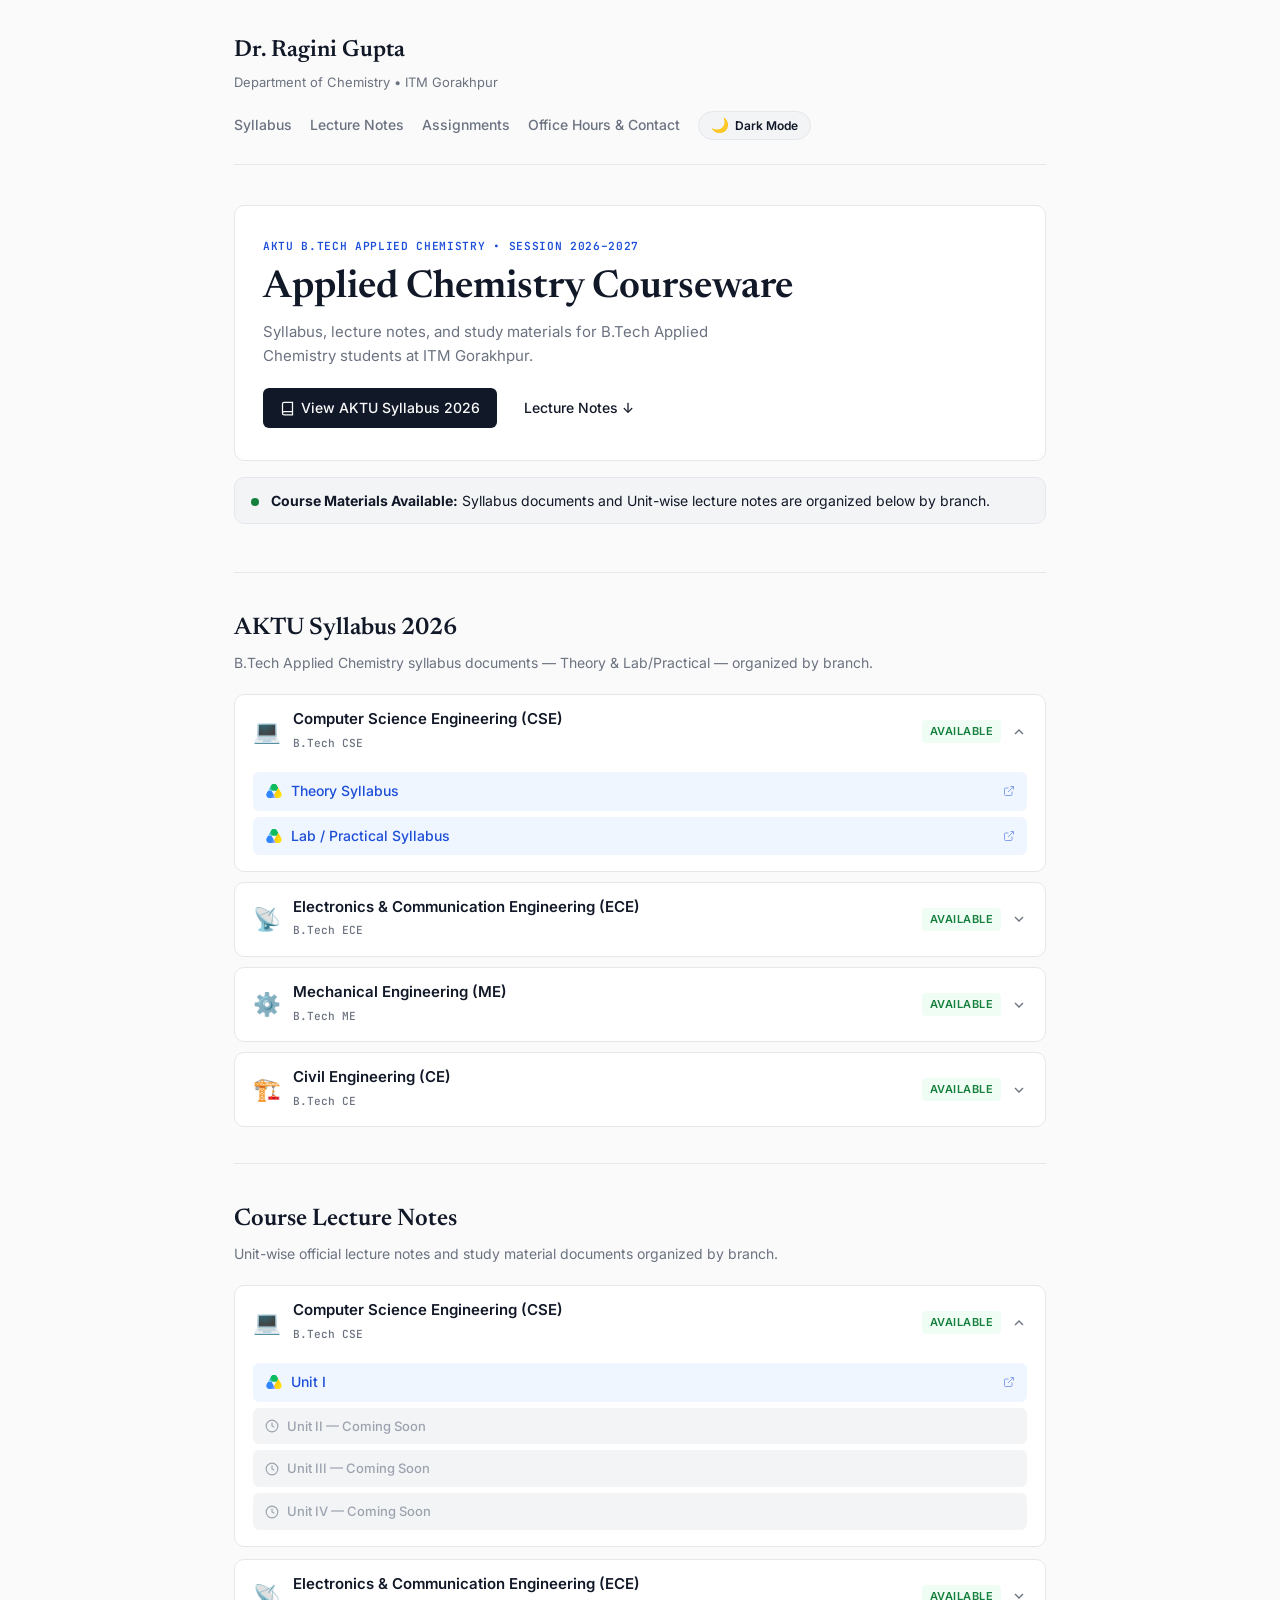
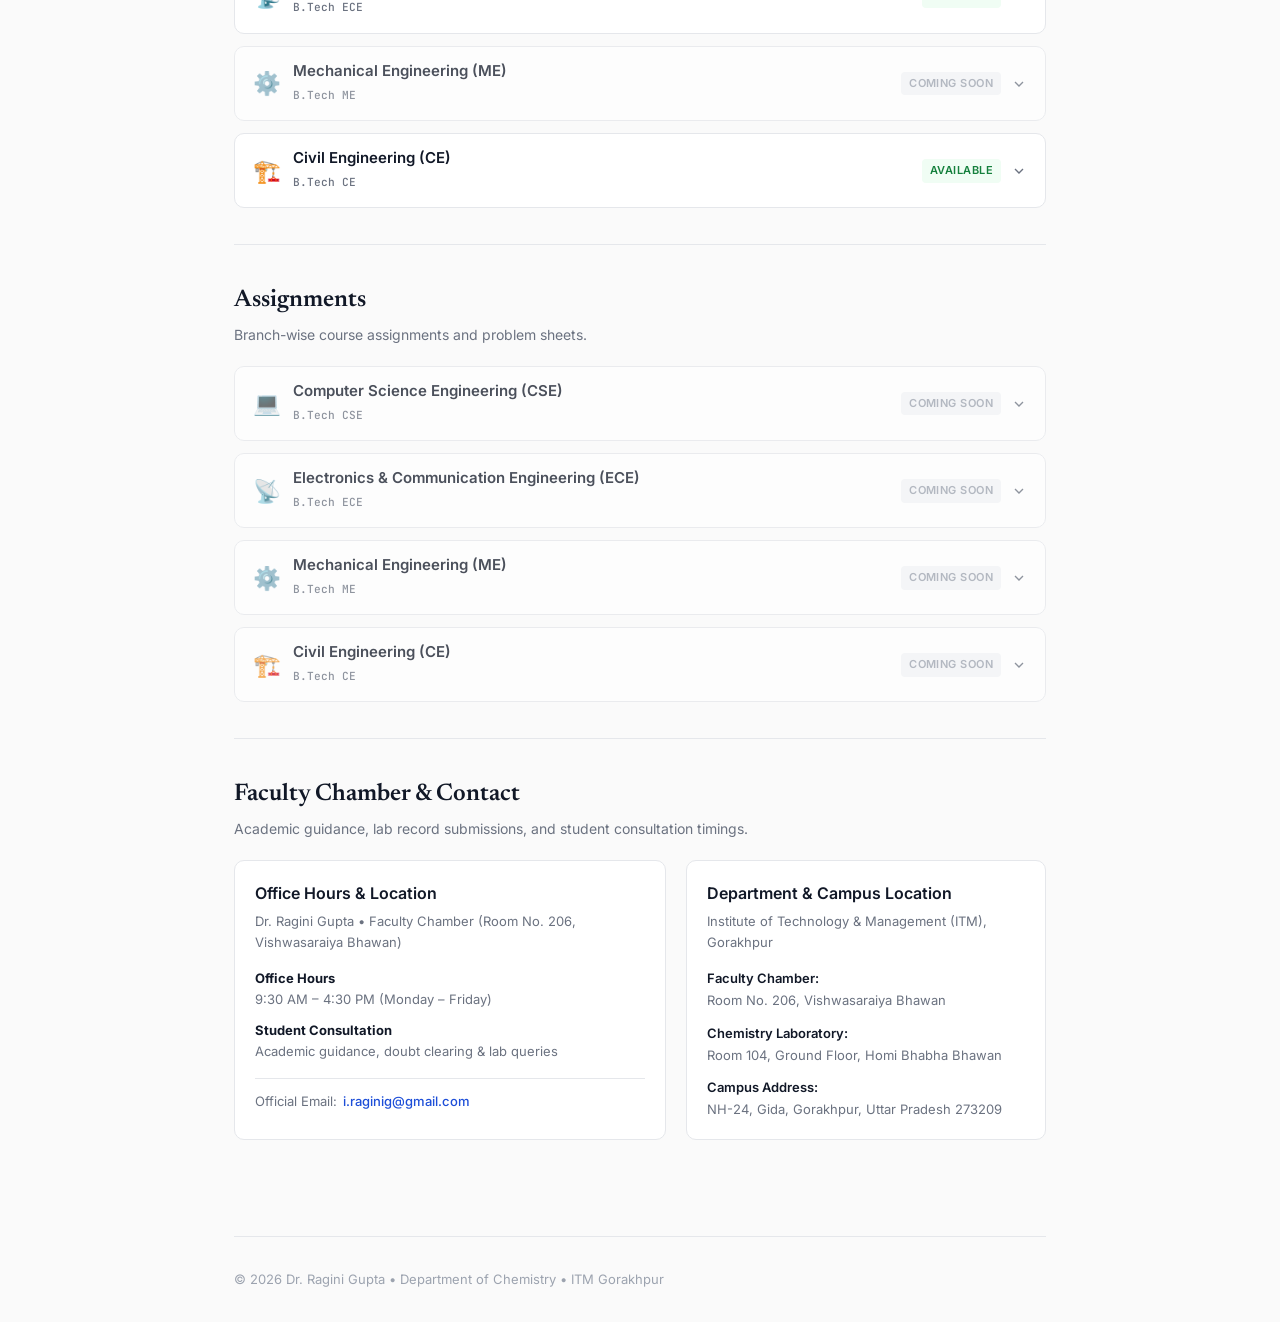
==== index.html @ a013b669 "Remove secondary line from footer" ====
<!DOCTYPE html>
<html lang="en">
<head>
  <meta charset="UTF-8">
  <meta name="viewport" content="width=device-width, initial-scale=1.0">
  <title>Dr. Ragini Gupta | Department of Chemistry, ITM Gorakhpur</title>
  <meta name="description" content="Official courseware and study materials by Dr. Ragini Gupta, Department of Chemistry at ITM Gorakhpur for AKTU B.Tech Applied Chemistry.">
  
  <!-- Typography -->
  <link rel="preconnect" href="https://fonts.googleapis.com">
  <link rel="preconnect" href="https://fonts.gstatic.com" crossorigin>
  <link href="https://fonts.googleapis.com/css2?family=Inter:wght@300;400;500;600;700&family=Newsreader:ital,opsz,wght@0,6..72,400;0,6..72,500;0,6..72,600;1,6..72,400&family=JetBrains+Mono:wght@400;500;600&display=swap" rel="stylesheet">
  
  <link rel="stylesheet" href="style.css">
</head>
<body>
  <div class="site-wrap">
    <!-- Header -->
    <header class="site-header">
      <div class="header-content">
        <div class="brand">
          <a href="#" class="brand-title">Dr. Ragini Gupta</a>
          <span class="brand-desc">Department of Chemistry &bull; ITM Gorakhpur</span>
        </div>
        <nav class="nav">
          <a href="#syllabus">Syllabus</a>
          <a href="#notes">Lecture Notes</a>
          <a href="#assignments">Assignments</a>
          <a href="#office-hours">Office Hours &amp; Contact</a>
          <button id="theme-toggle" class="theme-toggle-btn" aria-label="Toggle color theme">
            <span class="theme-icon" id="theme-icon">🌙</span>
            <span class="theme-label" id="theme-label">Dark Mode</span>
          </button>
        </nav>
      </div>
    </header>

    <main class="main-content">
      <!-- Hero Section -->
      <section class="hero-section">
        <div class="hero-card">
          <div class="term-badge">AKTU B.Tech Applied Chemistry &bull; Session 2026–2027</div>
          <h1 class="page-headline">Applied Chemistry Courseware</h1>
          <p class="intro-text">
            Syllabus, lecture notes, and study materials for B.Tech Applied Chemistry students at ITM Gorakhpur.
          </p>
          <div class="quick-actions">
            <a href="#syllabus" class="btn btn-hero">
              <svg width="15" height="15" viewBox="0 0 24 24" fill="none" stroke="currentColor" stroke-width="2"><path d="M4 19.5A2.5 2.5 0 0 1 6.5 17H20"/><path d="M6.5 2H20v20H6.5A2.5 2.5 0 0 1 4 19.5v-15A2.5 2.5 0 0 1 6.5 2z"/></svg>
              View AKTU Syllabus 2026
            </a>
            <a href="#notes" class="btn btn-hero-outline">Lecture Notes ↓</a>
          </div>
        </div>

        <div class="notice-box">
          <span class="notice-dot"></span>
          <p><strong>Course Materials Available:</strong> Syllabus documents and Unit-wise lecture notes are organized below by branch.</p>
        </div>
      </section>

      <!-- AKTU Syllabus 2026 Section -->
      <section class="section" id="syllabus">
        <div class="section-top">
          <div>
            <h2 class="section-title">AKTU Syllabus 2026</h2>
            <p class="section-subtitle">B.Tech Applied Chemistry syllabus documents — Theory &amp; Lab/Practical — organized by branch.</p>
          </div>
        </div>
        <div class="syllabus-grid" id="syllabus-grid">
          <!-- Dynamically populated via app.js -->
        </div>
      </section>

      <!-- Lecture Notes Section -->
      <section class="section" id="notes">
        <div class="section-top">
          <div>
            <h2 class="section-title">Course Lecture Notes</h2>
            <p class="section-subtitle">Unit-wise official lecture notes and study material documents organized by branch.</p>
          </div>
        </div>

        <div class="notes-list" id="notes-list">
          <!-- Dynamically populated via app.js -->
        </div>
      </section>

      <!-- Assignments Section -->
      <section class="section" id="assignments">
        <div class="section-top">
          <div>
            <h2 class="section-title">Assignments</h2>
            <p class="section-subtitle">Branch-wise course assignments and problem sheets.</p>
          </div>
        </div>

        <div class="assignment-list" id="assignment-list">
          <!-- Dynamically populated via app.js -->
        </div>
      </section>

      <!-- Office Hours & Contact Section -->
      <section class="section" id="office-hours">
        <div class="section-top">
          <div>
            <h2 class="section-title">Faculty Chamber &amp; Contact</h2>
            <p class="section-subtitle">Academic guidance, lab record submissions, and student consultation timings.</p>
          </div>
        </div>

        <div class="contact-grid">
          <div class="info-card">
            <h3>Office Hours &amp; Location</h3>
            <p class="card-desc">Dr. Ragini Gupta &bull; Faculty Chamber (Room No. 206, Vishwasaraiya Bhawan)</p>
            <ul class="schedule-list">
              <li>
                <strong>Office Hours</strong>
                <span>9:30 AM – 4:30 PM (Monday – Friday)</span>
              </li>
              <li>
                <strong>Student Consultation</strong>
                <span>Academic guidance, doubt clearing &amp; lab queries</span>
              </li>
            </ul>
            <div class="email-row">
              <span>Official Email:</span>
              <a href="mailto:i.raginig@gmail.com" class="email-link">i.raginig@gmail.com</a>
            </div>
          </div>

          <div class="info-card">
            <h3>Department &amp; Campus Location</h3>
            <p class="card-desc">Institute of Technology &amp; Management (ITM), Gorakhpur</p>
            <div class="dept-details">
              <div class="detail-row">
                <span class="detail-label">Faculty Chamber:</span>
                <span class="detail-value">Room No. 206, Vishwasaraiya Bhawan</span>
              </div>
              <div class="detail-row">
                <span class="detail-label">Chemistry Laboratory:</span>
                <span class="detail-value">Room 104, Ground Floor, Homi Bhabha Bhawan</span>
              </div>
              <div class="detail-row">
                <span class="detail-label">Campus Address:</span>
                <span class="detail-value">NH-24, Gida, Gorakhpur, Uttar Pradesh 273209</span>
              </div>
            </div>
          </div>
        </div>
      </section>
    </main>

    <!-- Minimalist Footer -->
    <footer class="site-footer">
      <div class="footer-content">
        <p>&copy; 2026 Dr. Ragini Gupta &bull; Department of Chemistry &bull; ITM Gorakhpur</p>
      </div>
    </footer>
  </div>

  <!-- Toast Notification -->
  <div id="toast" class="toast"></div>

  <script src="app.js"></script>
</body>
</html>
---- style.css ----
/* ==========================================================================
   MINIMALIST ACADEMIC PORTAL — DR. RAGINI GUPTA, ITM GORAKHPUR
   Design System: Refined Swiss / Academic Editorial
   ========================================================================== */

:root {
  /* Clean Light Academic Theme (Default) */
  --bg-body: #fafafa;
  --bg-surface: #ffffff;
  --bg-subtle: #f3f4f6;
  --bg-hover: #f9fafb;

  --border-color: #e5e7eb;
  --border-strong: #d1d5db;

  --text-main: #111827;
  --text-muted: #6b7280;
  --text-faint: #9ca3af;

  --accent: #1e3a8a; /* Refined Academic Navy */
  --accent-light: #eff6ff;
  --accent-text: #1d4ed8;

  --success: #15803d;
  --success-bg: #f0fdf4;
  --danger: #b91c1c;
  --danger-bg: #fef2f2;

  --font-sans: 'Inter', -apple-system, BlinkMacSystemFont, 'Segoe UI', Roboto, sans-serif;
  --font-serif: 'Newsreader', Georgia, serif;
  --font-mono: 'JetBrains Mono', monospace;

  --radius: 6px;
  --radius-lg: 10px;
  --shadow: 0 1px 3px rgba(0, 0, 0, 0.05), 0 1px 2px rgba(0, 0, 0, 0.03);
  --shadow-lg: 0 10px 25px -5px rgba(0, 0, 0, 0.08);
}

[data-theme="dark"] {
  --bg-body: #0d1117;
  --bg-surface: #161b22;
  --bg-subtle: #21262d;
  --bg-hover: #1f242c;

  --border-color: #30363d;
  --border-strong: #484f58;

  --text-main: #f0f6fc;
  --text-muted: #8b949e;
  --text-faint: #6e7681;

  --accent: #58a6ff;
  --accent-light: rgba(56, 139, 253, 0.1);
  --accent-text: #58a6ff;

  --success: #3fb950;
  --success-bg: rgba(46, 160, 67, 0.12);
  --danger: #f85149;
  --danger-bg: rgba(248, 81, 73, 0.12);
  --shadow: 0 1px 3px rgba(0, 0, 0, 0.3);
  --shadow-lg: 0 12px 30px rgba(0, 0, 0, 0.45);
}

/* Base Reset */
*, *::before, *::after {
  box-sizing: border-box;
  margin: 0;
  padding: 0;
}

html {
  scroll-behavior: smooth;
  font-size: 16px;
}

body {
  font-family: var(--font-sans);
  background-color: var(--bg-body);
  color: var(--text-main);
  line-height: 1.6;
  -webkit-font-smoothing: antialiased;
  transition: background-color 0.2s ease, color 0.2s ease;
}

.site-wrap {
  max-width: 860px;
  margin: 0 auto;
  padding: 0 24px;
}

/* Header */
.site-header {
  padding: 32px 0 24px;
  border-bottom: 1px solid var(--border-color);
  margin-bottom: 40px;
}

.header-content {
  display: flex;
  justify-content: space-between;
  align-items: center;
  flex-wrap: wrap;
  gap: 16px;
}

.brand-title {
  font-family: var(--font-serif);
  font-size: 1.45rem;
  font-weight: 600;
  color: var(--text-main);
  text-decoration: none;
  display: block;
}

.brand-desc {
  font-size: 0.813rem;
  color: var(--text-muted);
}

.nav {
  display: flex;
  align-items: center;
  gap: 18px;
}

.nav a {
  text-decoration: none;
  color: var(--text-muted);
  font-size: 0.875rem;
  font-weight: 500;
  transition: color 0.15s ease;
}

.nav a:hover {
  color: var(--text-main);
}

/* Clear, Intuitive Theme Toggle Button */
.theme-toggle-btn {
  display: inline-flex;
  align-items: center;
  gap: 6px;
  background: var(--bg-subtle);
  border: 1px solid var(--border-color);
  color: var(--text-main);
  font-size: 0.813rem;
  font-weight: 500;
  padding: 6px 12px;
  border-radius: 20px;
  cursor: pointer;
  font-family: var(--font-sans);
  transition: all 0.2s ease;
}

.theme-toggle-btn:hover {
  background: var(--bg-hover);
  border-color: var(--border-strong);
}

.theme-icon {
  font-size: 0.9rem;
  line-height: 1;
}

.theme-label {
  font-size: 0.75rem;
  font-weight: 600;
  color: var(--text-main);
}

/* Hero Section */
.hero-section {
  margin-bottom: 48px;
}

.hero-card {
  background: var(--bg-surface);
  border: 1px solid var(--border-color);
  border-radius: var(--radius-lg);
  padding: 32px 28px;
  margin-bottom: 16px;
}

.hero-card .term-badge {
  color: var(--accent-text);
  font-family: var(--font-mono);
  font-size: 0.7rem;
  font-weight: 600;
  text-transform: uppercase;
  letter-spacing: 0.06em;
  margin-bottom: 10px;
}

.hero-card .page-headline {
  font-family: var(--font-serif);
  font-size: clamp(1.8rem, 3.5vw, 2.4rem);
  font-weight: 600;
  line-height: 1.15;
  color: var(--text-main);
  margin-bottom: 10px;
}

.hero-card .intro-text {
  font-size: 0.938rem;
  color: var(--text-muted);
  line-height: 1.6;
  max-width: 520px;
  margin-bottom: 20px;
}

.hero-card .quick-actions {
  display: flex;
  gap: 10px;
  flex-wrap: wrap;
}

.btn-hero {
  display: inline-flex;
  align-items: center;
  gap: 6px;
  font-family: var(--font-sans);
  font-size: 0.875rem;
  font-weight: 500;
  padding: 9px 18px;
  border-radius: var(--radius);
  cursor: pointer;
  text-decoration: none;
  border: none;
  background: var(--text-main);
  color: var(--bg-body);
  transition: opacity 0.15s ease;
}

.btn-hero:hover { opacity: 0.9; }

.btn-hero-outline {
  display: inline-flex;
  align-items: center;
  gap: 6px;
  font-family: var(--font-sans);
  font-size: 0.875rem;
  font-weight: 500;
  padding: 9px 18px;
  border-radius: var(--radius);
  cursor: pointer;
  text-decoration: none;
  background: var(--bg-surface);
  color: var(--text-main);
  border: 1px solid var(--border-color);
  transition: all 0.15s ease;
}

.btn-hero-outline:hover {
  background: var(--bg-hover);
  border-color: var(--border-strong);
}

/* Notice Box */
.notice-box {
  background: var(--bg-subtle);
  border: 1px solid var(--border-color);
  padding: 12px 16px;
  border-radius: var(--radius-lg);
  display: flex;
  gap: 12px;
  align-items: baseline;
  font-size: 0.875rem;
}

.notice-dot {
  width: 8px;
  height: 8px;
  background: var(--success);
  border-radius: 50%;
  flex-shrink: 0;
  margin-top: 5px;
  animation: pulse-dot 2s ease-in-out infinite;
}

@keyframes pulse-dot {
  0%, 100% { opacity: 1; }
  50% { opacity: 0.4; }
}

.notice-box p {
  color: var(--text-main);
  line-height: 1.5;
}

/* Buttons (Generic — used in notes & assignments) */
.btn {
  display: inline-flex;
  align-items: center;
  gap: 6px;
  font-family: var(--font-sans);
  font-size: 0.875rem;
  font-weight: 500;
  padding: 8px 16px;
  border-radius: var(--radius);
  cursor: pointer;
  text-decoration: none;
  transition: all 0.15s ease;
  border: 1px solid transparent;
}

.btn-primary {
  background: var(--text-main);
  color: var(--bg-body);
}

.btn-primary:hover {
  opacity: 0.9;
}

.btn-outline {
  background: var(--bg-surface);
  color: var(--text-main);
  border-color: var(--border-color);
}

.btn-outline:hover {
  background: var(--bg-hover);
  border-color: var(--border-strong);
}

.btn-sm {
  padding: 5px 10px;
  font-size: 0.813rem;
}

/* Main Sections */
.section {
  padding: 36px 0;
  border-top: 1px solid var(--border-color);
}

.section-top {
  display: flex;
  justify-content: space-between;
  align-items: flex-end;
  margin-bottom: 20px;
  flex-wrap: wrap;
  gap: 12px;
}

.section-title {
  font-family: var(--font-serif);
  font-size: 1.5rem;
  font-weight: 600;
  margin-bottom: 4px;
}

.section-subtitle {
  font-size: 0.875rem;
  color: var(--text-muted);
}

/* Filters */
.filter-group {
  display: flex;
  gap: 6px;
}

.filter-btn {
  background: transparent;
  border: 1px solid var(--border-color);
  color: var(--text-muted);
  font-size: 0.75rem;
  font-weight: 500;
  padding: 4px 10px;
  border-radius: var(--radius);
  cursor: pointer;
  transition: all 0.15s ease;
}

.filter-btn:hover {
  color: var(--text-main);
}

.filter-btn.active {
  background: var(--text-main);
  color: var(--bg-body);
  border-color: var(--text-main);
}

/* Syllabus Grid */
.syllabus-grid {
  display: flex;
  flex-direction: column;
  gap: 10px;
}

.syllabus-card {
  background: var(--bg-surface);
  border: 1px solid var(--border-color);
  border-radius: var(--radius-lg);
  overflow: hidden;
  transition: border-color 0.15s ease;
}

.syllabus-card:hover {
  border-color: var(--border-strong);
}

.syllabus-card--pending {
  opacity: 0.75;
}

.syllabus-card-header {
  display: flex;
  justify-content: space-between;
  align-items: center;
  padding: 14px 18px;
  cursor: pointer;
  user-select: none;
  gap: 12px;
}

.syllabus-card-left {
  display: flex;
  align-items: center;
  gap: 12px;
}

.syllabus-icon {
  font-size: 1.4rem;
  line-height: 1;
  flex-shrink: 0;
}

.syllabus-branch {
  font-size: 0.938rem;
  font-weight: 600;
  line-height: 1.3;
}

.syllabus-code {
  font-family: var(--font-mono);
  font-size: 0.7rem;
  font-weight: 500;
  color: var(--text-muted);
}

.syllabus-card-right {
  display: flex;
  align-items: center;
  gap: 10px;
  flex-shrink: 0;
}

.syllabus-status {
  font-size: 0.688rem;
  font-weight: 600;
  padding: 3px 8px;
  border-radius: 4px;
  text-transform: uppercase;
  letter-spacing: 0.04em;
}

.syllabus-status--available {
  background: var(--success-bg);
  color: var(--success);
}

.syllabus-status--pending {
  background: var(--bg-subtle);
  color: var(--text-faint);
}

.syllabus-chevron {
  color: var(--text-muted);
  transition: transform 0.2s ease;
  flex-shrink: 0;
}

.syllabus-card--open .syllabus-chevron {
  transform: rotate(180deg);
}

/* Accordion body — collapse/expand */
.syllabus-card-body {
  max-height: 0;
  overflow: hidden;
  transition: max-height 0.25s ease, padding 0.25s ease;
  padding: 0 18px;
  display: flex;
  flex-direction: column;
  gap: 6px;
}

.syllabus-card--open .syllabus-card-body {
  max-height: 400px;
  padding: 4px 18px 16px;
}

.syllabus-link {
  display: inline-flex;
  align-items: center;
  gap: 8px;
  font-size: 0.875rem;
  font-weight: 500;
  color: var(--accent-text);
  text-decoration: none;
  padding: 8px 12px;
  border-radius: var(--radius);
  background: var(--accent-light);
  transition: background 0.15s ease, opacity 0.15s ease;
}

.syllabus-link:hover {
  opacity: 0.85;
}

.syllabus-link--disabled {
  background: var(--bg-subtle);
  color: var(--text-faint);
  cursor: default;
  font-size: 0.813rem;
}

.syllabus-link--disabled:hover {
  opacity: 1;
}

.syllabus-link .drive-icon {
  flex-shrink: 0;
}

.syllabus-link .ext-icon {
  margin-left: auto;
  opacity: 0.5;
}

.syllabus-coming-soon {
  display: flex;
  align-items: center;
  gap: 8px;
  font-size: 0.813rem;
  color: var(--text-faint);
  padding: 8px 0 4px;
  font-style: italic;
}

/* Notes List */
.notes-list {
  display: flex;
  flex-direction: column;
  gap: 12px;
}

.note-item {
  background: var(--bg-surface);
  border: 1px solid var(--border-color);
  border-radius: var(--radius-lg);
  padding: 16px 20px;
  display: flex;
  justify-content: space-between;
  align-items: center;
  gap: 16px;
  transition: border-color 0.15s ease;
}

.note-item:hover {
  border-color: var(--border-strong);
}

.note-info {
  flex: 1;
}

.note-meta {
  display: flex;
  align-items: center;
  gap: 8px;
  font-size: 0.75rem;
  color: var(--text-muted);
  margin-bottom: 4px;
}

.note-code {
  font-family: var(--font-mono);
  font-weight: 600;
  color: var(--accent-text);
}

.note-title-text {
  font-size: 1rem;
  font-weight: 600;
  margin-bottom: 4px;
}

.note-desc {
  font-size: 0.813rem;
  color: var(--text-muted);
}

.note-actions {
  display: flex;
  gap: 8px;
  flex-shrink: 0;
}

/* Assignments List */
.assignment-list {
  display: flex;
  flex-direction: column;
  gap: 12px;
}

.assignment-item {
  background: var(--bg-surface);
  border: 1px solid var(--border-color);
  border-radius: var(--radius-lg);
  padding: 16px 20px;
  display: flex;
  justify-content: space-between;
  align-items: center;
  gap: 16px;
}

.assignment-info {
  flex: 1;
}

.assignment-num {
  font-family: var(--font-mono);
  font-size: 0.75rem;
  font-weight: 700;
  color: var(--text-muted);
  text-transform: uppercase;
}

.assignment-title {
  font-size: 0.95rem;
  font-weight: 600;
  margin-bottom: 2px;
}

.assignment-due {
  font-size: 0.813rem;
  color: var(--text-muted);
}

.status-badge {
  display: inline-block;
  font-size: 0.7rem;
  font-weight: 600;
  padding: 2px 6px;
  border-radius: 4px;
  margin-left: 6px;
}

.status-active { background: var(--accent-light); color: var(--accent-text); }
.status-graded { background: var(--success-bg); color: var(--success); }

/* Contact Grid */
.contact-grid {
  display: grid;
  grid-template-columns: 1.2fr 1fr;
  gap: 20px;
}

.info-card {
  background: var(--bg-surface);
  border: 1px solid var(--border-color);
  border-radius: var(--radius-lg);
  padding: 20px;
}

.info-card h3 {
  font-size: 1rem;
  font-weight: 600;
  margin-bottom: 4px;
}

.card-desc {
  font-size: 0.813rem;
  color: var(--text-muted);
  margin-bottom: 16px;
}

.schedule-list {
  list-style: none;
  display: flex;
  flex-direction: column;
  gap: 10px;
  font-size: 0.875rem;
}

.schedule-list li {
  display: flex;
  flex-direction: column;
}

.schedule-list strong {
  font-size: 0.813rem;
  color: var(--text-main);
}

.schedule-list span {
  font-size: 0.813rem;
  color: var(--text-muted);
}

.email-row {
  margin-top: 16px;
  padding-top: 12px;
  border-top: 1px solid var(--border-color);
  font-size: 0.813rem;
  color: var(--text-muted);
  display: flex;
  gap: 6px;
}

.email-link {
  color: var(--accent-text);
  text-decoration: none;
  font-weight: 500;
}

.dept-details {
  display: flex;
  flex-direction: column;
  gap: 12px;
  font-size: 0.813rem;
}

.detail-row {
  display: flex;
  flex-direction: column;
  gap: 2px;
}

.detail-label {
  font-weight: 600;
  color: var(--text-main);
}

.detail-value {
  color: var(--text-muted);
  line-height: 1.5;
}

/* Modal */
.modal {
  position: fixed;
  top: 0;
  left: 0;
  width: 100vw;
  height: 100vh;
  z-index: 1000;
  display: none;
  align-items: center;
  justify-content: center;
  padding: 20px;
}

.modal.open {
  display: flex;
}

.modal-backdrop {
  position: absolute;
  top: 0;
  left: 0;
  width: 100%;
  height: 100%;
  background: rgba(0, 0, 0, 0.4);
}

.modal-card {
  position: relative;
  background: var(--bg-surface);
  border: 1px solid var(--border-strong);
  border-radius: var(--radius-lg);
  box-shadow: var(--shadow-lg);
  width: 100%;
  max-width: 620px;
  max-height: 85vh;
  display: flex;
  flex-direction: column;
  z-index: 1;
}

.modal-header {
  padding: 18px 24px;
  border-bottom: 1px solid var(--border-color);
  display: flex;
  justify-content: space-between;
  align-items: flex-start;
}

.modal-tag {
  font-family: var(--font-mono);
  font-size: 0.7rem;
  font-weight: 600;
  color: var(--accent-text);
  text-transform: uppercase;
}

.modal-header h2 {
  font-family: var(--font-serif);
  font-size: 1.35rem;
  margin-top: 2px;
}

.icon-close {
  background: transparent;
  border: none;
  font-size: 1.5rem;
  line-height: 1;
  color: var(--text-muted);
  cursor: pointer;
  padding: 0 4px;
}

.icon-close:hover {
  color: var(--text-main);
}

.modal-content {
  padding: 24px;
  overflow-y: auto;
  font-size: 0.938rem;
  color: var(--text-main);
  line-height: 1.7;
}

.modal-content h3 {
  font-size: 1.05rem;
  margin-top: 18px;
  margin-bottom: 8px;
}

.modal-content p {
  color: var(--text-muted);
  margin-bottom: 12px;
}

.modal-content ul {
  padding-left: 20px;
  color: var(--text-muted);
  margin-bottom: 12px;
}

.modal-content .formula-box {
  background: var(--bg-subtle);
  border-left: 3px solid var(--accent-text);
  padding: 10px 14px;
  font-family: var(--font-mono);
  font-size: 0.875rem;
  color: var(--text-main);
  margin: 14px 0;
}

.modal-footer {
  padding: 14px 24px;
  border-top: 1px solid var(--border-color);
  display: flex;
  justify-content: flex-end;
  gap: 10px;
}

/* Toast */
.toast {
  position: fixed;
  bottom: 24px;
  right: 24px;
  background: var(--text-main);
  color: var(--bg-body);
  padding: 10px 16px;
  border-radius: var(--radius);
  font-size: 0.813rem;
  font-weight: 500;
  opacity: 0;
  transform: translateY(10px);
  transition: all 0.2s ease;
  pointer-events: none;
  z-index: 1100;
}

.toast.show {
  opacity: 1;
  transform: translateY(0);
}

/* Footer */
.site-footer {
  margin-top: 60px;
  padding: 32px 0;
  border-top: 1px solid var(--border-color);
  font-size: 0.813rem;
  color: var(--text-faint);
}

.footer-content {
  display: flex;
  justify-content: space-between;
  flex-wrap: wrap;
  gap: 8px;
}

/* Responsive */
@media (max-width: 640px) {
  .header-content {
    flex-direction: column;
    align-items: flex-start;
  }

  .note-item, .assignment-item {
    flex-direction: column;
    align-items: flex-start;
  }
  .note-actions {
    width: 100%;
    margin-top: 8px;
  }
  .contact-grid {
    grid-template-columns: 1fr;
  }
}
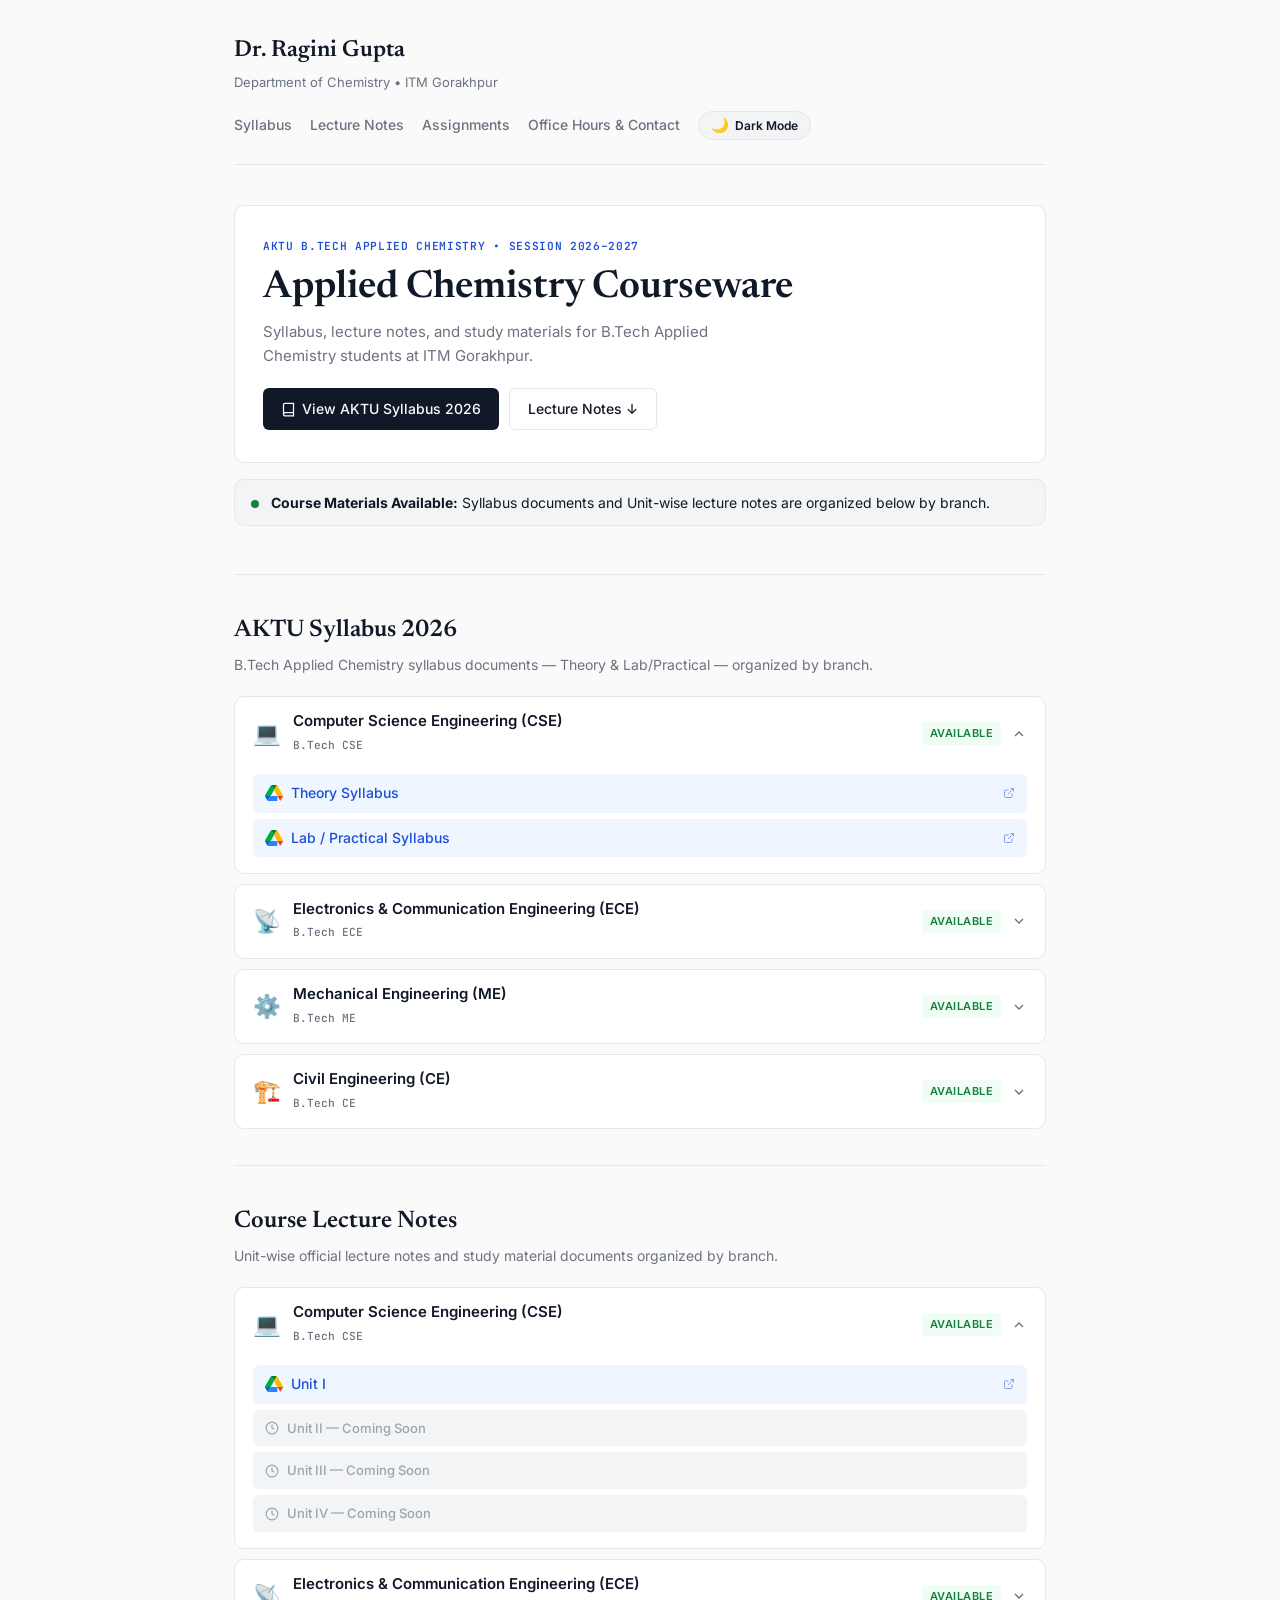
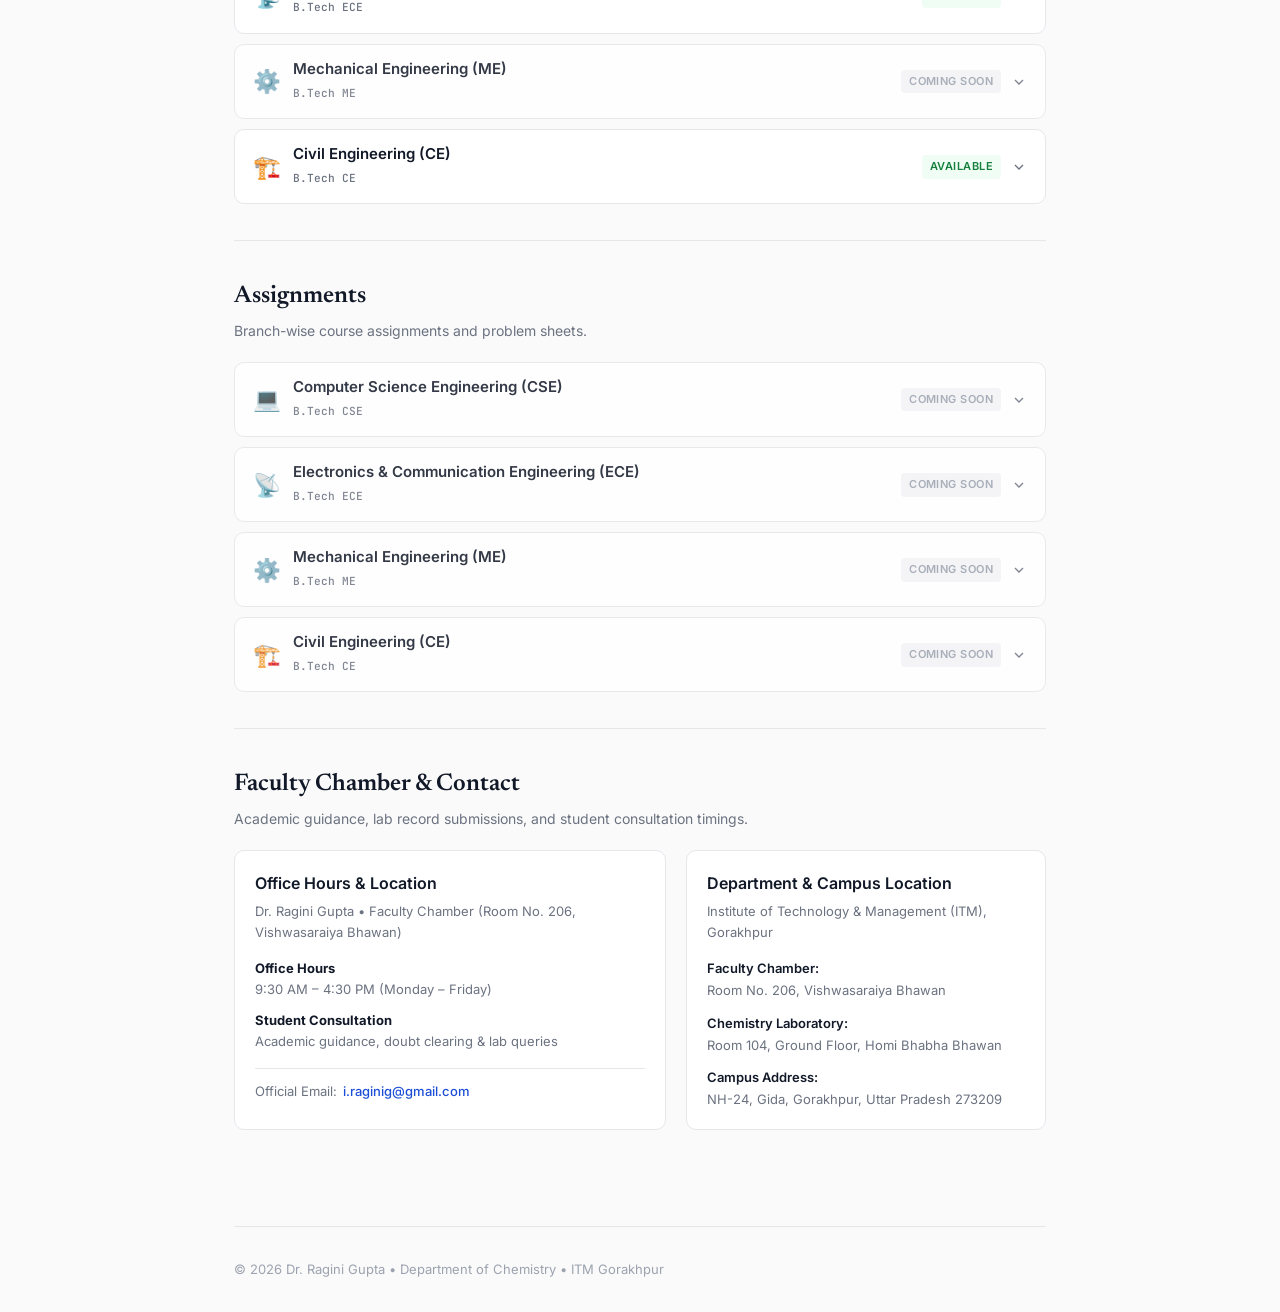
==== commit c941960f: "Optimize website for maximum performance: prune dead code, enable Nginx gzip & caching" ====
--- a/index.html
+++ b/index.html
@@ -159,9 +159,6 @@
     </footer>
   </div>
 
-  <!-- Toast Notification -->
-  <div id="toast" class="toast"></div>
-
   <script src="app.js"></script>
 </body>
 </html>
--- a/style.css
+++ b/style.css
@@ -1,10 +1,10 @@
 /* ==========================================================================
    MINIMALIST ACADEMIC PORTAL — DR. RAGINI GUPTA, ITM GORAKHPUR
-   Design System: Refined Swiss / Academic Editorial
+   Fast, Lightweight, Responsive
    ========================================================================== */
 
 :root {
-  /* Clean Light Academic Theme (Default) */
+  /* Clean Light Theme (Default) */
   --bg-body: #fafafa;
   --bg-surface: #ffffff;
   --bg-subtle: #f3f4f6;
@@ -17,14 +17,12 @@
   --text-muted: #6b7280;
   --text-faint: #9ca3af;
 
-  --accent: #1e3a8a; /* Refined Academic Navy */
+  --accent: #1e3a8a;
   --accent-light: #eff6ff;
   --accent-text: #1d4ed8;
 
   --success: #15803d;
   --success-bg: #f0fdf4;
-  --danger: #b91c1c;
-  --danger-bg: #fef2f2;
 
   --font-sans: 'Inter', -apple-system, BlinkMacSystemFont, 'Segoe UI', Roboto, sans-serif;
   --font-serif: 'Newsreader', Georgia, serif;
@@ -32,8 +30,6 @@
 
   --radius: 6px;
   --radius-lg: 10px;
-  --shadow: 0 1px 3px rgba(0, 0, 0, 0.05), 0 1px 2px rgba(0, 0, 0, 0.03);
-  --shadow-lg: 0 10px 25px -5px rgba(0, 0, 0, 0.08);
 }
 
 [data-theme="dark"] {
@@ -55,10 +51,6 @@
 
   --success: #3fb950;
   --success-bg: rgba(46, 160, 67, 0.12);
-  --danger: #f85149;
-  --danger-bg: rgba(248, 81, 73, 0.12);
-  --shadow: 0 1px 3px rgba(0, 0, 0, 0.3);
-  --shadow-lg: 0 12px 30px rgba(0, 0, 0, 0.45);
 }
 
 /* Base Reset */
@@ -79,7 +71,7 @@
   color: var(--text-main);
   line-height: 1.6;
   -webkit-font-smoothing: antialiased;
-  transition: background-color 0.2s ease, color 0.2s ease;
+  transition: background-color 0.15s ease, color 0.15s ease;
 }
 
 .site-wrap {
@@ -135,7 +127,7 @@
   color: var(--text-main);
 }
 
-/* Clear, Intuitive Theme Toggle Button */
+/* Theme Toggle Button */
 .theme-toggle-btn {
   display: inline-flex;
   align-items: center;
@@ -149,7 +141,7 @@
   border-radius: 20px;
   cursor: pointer;
   font-family: var(--font-sans);
-  transition: all 0.2s ease;
+  transition: all 0.15s ease;
 }
 
 .theme-toggle-btn:hover {
@@ -274,58 +266,11 @@
   border-radius: 50%;
   flex-shrink: 0;
   margin-top: 5px;
-  animation: pulse-dot 2s ease-in-out infinite;
-}
-
-@keyframes pulse-dot {
-  0%, 100% { opacity: 1; }
-  50% { opacity: 0.4; }
 }
 
 .notice-box p {
   color: var(--text-main);
   line-height: 1.5;
-}
-
-/* Buttons (Generic — used in notes & assignments) */
-.btn {
-  display: inline-flex;
-  align-items: center;
-  gap: 6px;
-  font-family: var(--font-sans);
-  font-size: 0.875rem;
-  font-weight: 500;
-  padding: 8px 16px;
-  border-radius: var(--radius);
-  cursor: pointer;
-  text-decoration: none;
-  transition: all 0.15s ease;
-  border: 1px solid transparent;
-}
-
-.btn-primary {
-  background: var(--text-main);
-  color: var(--bg-body);
-}
-
-.btn-primary:hover {
-  opacity: 0.9;
-}
-
-.btn-outline {
-  background: var(--bg-surface);
-  color: var(--text-main);
-  border-color: var(--border-color);
-}
-
-.btn-outline:hover {
-  background: var(--bg-hover);
-  border-color: var(--border-strong);
-}
-
-.btn-sm {
-  padding: 5px 10px;
-  font-size: 0.813rem;
 }
 
 /* Main Sections */
@@ -355,36 +300,10 @@
   color: var(--text-muted);
 }
 
-/* Filters */
-.filter-group {
-  display: flex;
-  gap: 6px;
-}
-
-.filter-btn {
-  background: transparent;
-  border: 1px solid var(--border-color);
-  color: var(--text-muted);
-  font-size: 0.75rem;
-  font-weight: 500;
-  padding: 4px 10px;
-  border-radius: var(--radius);
-  cursor: pointer;
-  transition: all 0.15s ease;
-}
-
-.filter-btn:hover {
-  color: var(--text-main);
-}
-
-.filter-btn.active {
-  background: var(--text-main);
-  color: var(--bg-body);
-  border-color: var(--text-main);
-}
-
-/* Syllabus Grid */
-.syllabus-grid {
+/* Accordion Grid / Cards (Syllabus, Notes, Assignments) */
+.syllabus-grid,
+.notes-list,
+.assignment-list {
   display: flex;
   flex-direction: column;
   gap: 10px;
@@ -403,7 +322,7 @@
 }
 
 .syllabus-card--pending {
-  opacity: 0.75;
+  opacity: 0.85;
 }
 
 .syllabus-card-header {
@@ -477,7 +396,7 @@
   transform: rotate(180deg);
 }
 
-/* Accordion body — collapse/expand */
+/* Accordion body */
 .syllabus-card-body {
   max-height: 0;
   overflow: hidden;
@@ -531,128 +450,6 @@
   opacity: 0.5;
 }
 
-.syllabus-coming-soon {
-  display: flex;
-  align-items: center;
-  gap: 8px;
-  font-size: 0.813rem;
-  color: var(--text-faint);
-  padding: 8px 0 4px;
-  font-style: italic;
-}
-
-/* Notes List */
-.notes-list {
-  display: flex;
-  flex-direction: column;
-  gap: 12px;
-}
-
-.note-item {
-  background: var(--bg-surface);
-  border: 1px solid var(--border-color);
-  border-radius: var(--radius-lg);
-  padding: 16px 20px;
-  display: flex;
-  justify-content: space-between;
-  align-items: center;
-  gap: 16px;
-  transition: border-color 0.15s ease;
-}
-
-.note-item:hover {
-  border-color: var(--border-strong);
-}
-
-.note-info {
-  flex: 1;
-}
-
-.note-meta {
-  display: flex;
-  align-items: center;
-  gap: 8px;
-  font-size: 0.75rem;
-  color: var(--text-muted);
-  margin-bottom: 4px;
-}
-
-.note-code {
-  font-family: var(--font-mono);
-  font-weight: 600;
-  color: var(--accent-text);
-}
-
-.note-title-text {
-  font-size: 1rem;
-  font-weight: 600;
-  margin-bottom: 4px;
-}
-
-.note-desc {
-  font-size: 0.813rem;
-  color: var(--text-muted);
-}
-
-.note-actions {
-  display: flex;
-  gap: 8px;
-  flex-shrink: 0;
-}
-
-/* Assignments List */
-.assignment-list {
-  display: flex;
-  flex-direction: column;
-  gap: 12px;
-}
-
-.assignment-item {
-  background: var(--bg-surface);
-  border: 1px solid var(--border-color);
-  border-radius: var(--radius-lg);
-  padding: 16px 20px;
-  display: flex;
-  justify-content: space-between;
-  align-items: center;
-  gap: 16px;
-}
-
-.assignment-info {
-  flex: 1;
-}
-
-.assignment-num {
-  font-family: var(--font-mono);
-  font-size: 0.75rem;
-  font-weight: 700;
-  color: var(--text-muted);
-  text-transform: uppercase;
-}
-
-.assignment-title {
-  font-size: 0.95rem;
-  font-weight: 600;
-  margin-bottom: 2px;
-}
-
-.assignment-due {
-  font-size: 0.813rem;
-  color: var(--text-muted);
-}
-
-.status-badge {
-  display: inline-block;
-  font-size: 0.7rem;
-  font-weight: 600;
-  padding: 2px 6px;
-  border-radius: 4px;
-  margin-left: 6px;
-}
-
-.status-active { background: var(--accent-light); color: var(--accent-text); }
-.status-graded { background: var(--success-bg); color: var(--success); }
-
 /* Contact Grid */
 .contact-grid {
   display: grid;
@@ -739,149 +536,6 @@
 .detail-value {
   color: var(--text-muted);
   line-height: 1.5;
-}
-
-/* Modal */
-.modal {
-  position: fixed;
-  top: 0;
-  left: 0;
-  width: 100vw;
-  height: 100vh;
-  z-index: 1000;
-  display: none;
-  align-items: center;
-  justify-content: center;
-  padding: 20px;
-}
-
-.modal.open {
-  display: flex;
-}
-
-.modal-backdrop {
-  position: absolute;
-  top: 0;
-  left: 0;
-  width: 100%;
-  height: 100%;
-  background: rgba(0, 0, 0, 0.4);
-}
-
-.modal-card {
-  position: relative;
-  background: var(--bg-surface);
-  border: 1px solid var(--border-strong);
-  border-radius: var(--radius-lg);
-  box-shadow: var(--shadow-lg);
-  width: 100%;
-  max-width: 620px;
-  max-height: 85vh;
-  display: flex;
-  flex-direction: column;
-  z-index: 1;
-}
-
-.modal-header {
-  padding: 18px 24px;
-  border-bottom: 1px solid var(--border-color);
-  display: flex;
-  justify-content: space-between;
-  align-items: flex-start;
-}
-
-.modal-tag {
-  font-family: var(--font-mono);
-  font-size: 0.7rem;
-  font-weight: 600;
-  color: var(--accent-text);
-  text-transform: uppercase;
-}
-
-.modal-header h2 {
-  font-family: var(--font-serif);
-  font-size: 1.35rem;
-  margin-top: 2px;
-}
-
-.icon-close {
-  background: transparent;
-  border: none;
-  font-size: 1.5rem;
-  line-height: 1;
-  color: var(--text-muted);
-  cursor: pointer;
-  padding: 0 4px;
-}
-
-.icon-close:hover {
-  color: var(--text-main);
-}
-
-.modal-content {
-  padding: 24px;
-  overflow-y: auto;
-  font-size: 0.938rem;
-  color: var(--text-main);
-  line-height: 1.7;
-}
-
-.modal-content h3 {
-  font-size: 1.05rem;
-  margin-top: 18px;
-  margin-bottom: 8px;
-}
-
-.modal-content p {
-  color: var(--text-muted);
-  margin-bottom: 12px;
-}
-
-.modal-content ul {
-  padding-left: 20px;
-  color: var(--text-muted);
-  margin-bottom: 12px;
-}
-
-.modal-content .formula-box {
-  background: var(--bg-subtle);
-  border-left: 3px solid var(--accent-text);
-  padding: 10px 14px;
-  font-family: var(--font-mono);
-  font-size: 0.875rem;
-  color: var(--text-main);
-  margin: 14px 0;
-}
-
-.modal-footer {
-  padding: 14px 24px;
-  border-top: 1px solid var(--border-color);
-  display: flex;
-  justify-content: flex-end;
-  gap: 10px;
-}
-
-/* Toast */
-.toast {
-  position: fixed;
-  bottom: 24px;
-  right: 24px;
-  background: var(--text-main);
-  color: var(--bg-body);
-  padding: 10px 16px;
-  border-radius: var(--radius);
-  font-size: 0.813rem;
-  font-weight: 500;
-  opacity: 0;
-  transform: translateY(10px);
-  transition: all 0.2s ease;
-  pointer-events: none;
-  z-index: 1100;
-}
-
-.toast.show {
-  opacity: 1;
-  transform: translateY(0);
 }
 
 /* Footer */
@@ -906,15 +560,6 @@
     flex-direction: column;
     align-items: flex-start;
   }
-
-  .note-item, .assignment-item {
-    flex-direction: column;
-    align-items: flex-start;
-  }
-  .note-actions {
-    width: 100%;
-    margin-top: 8px;
-  }
   .contact-grid {
     grid-template-columns: 1fr;
   }
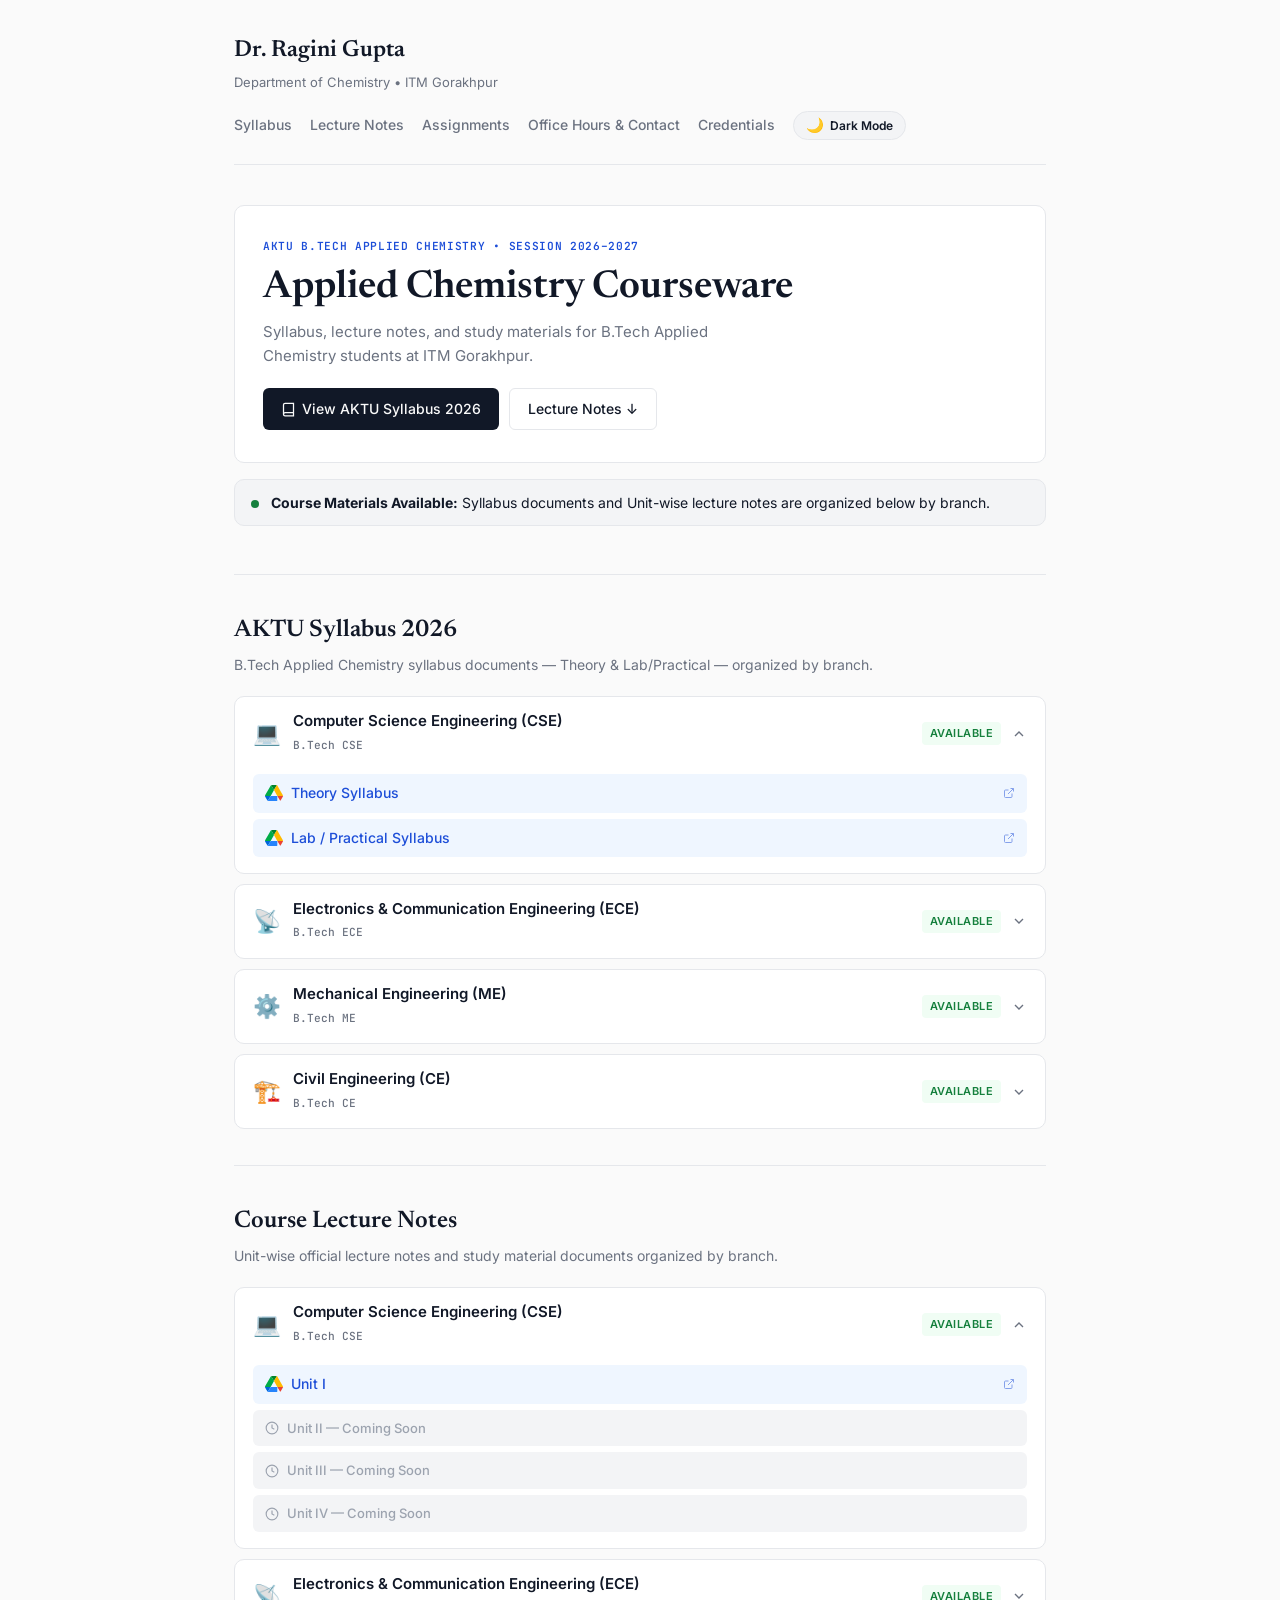
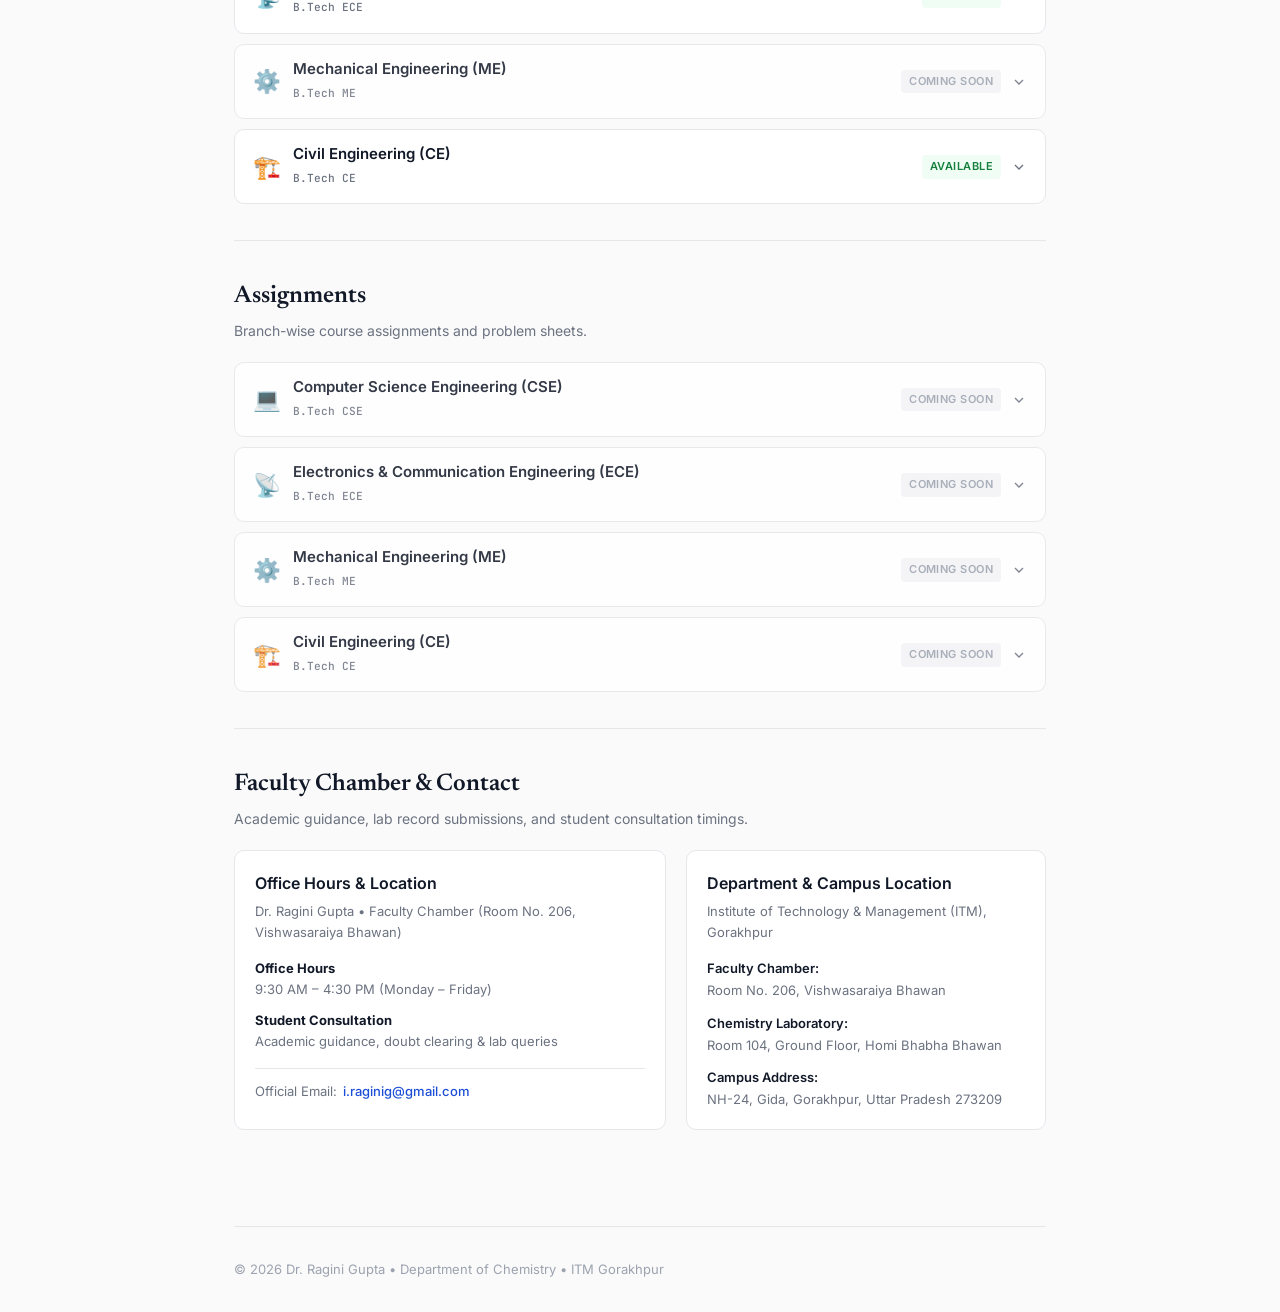
==== commit fb25c7f3: "Add credentials page with complete CV, print/PDF stylesheet, and privacy protection" ====
--- a/index.html
+++ b/index.html
@@ -27,6 +27,7 @@
           <a href="#notes">Lecture Notes</a>
           <a href="#assignments">Assignments</a>
           <a href="#office-hours">Office Hours &amp; Contact</a>
+          <a href="credentials.html">Credentials</a>
           <button id="theme-toggle" class="theme-toggle-btn" aria-label="Toggle color theme">
             <span class="theme-icon" id="theme-icon">🌙</span>
             <span class="theme-label" id="theme-label">Dark Mode</span>
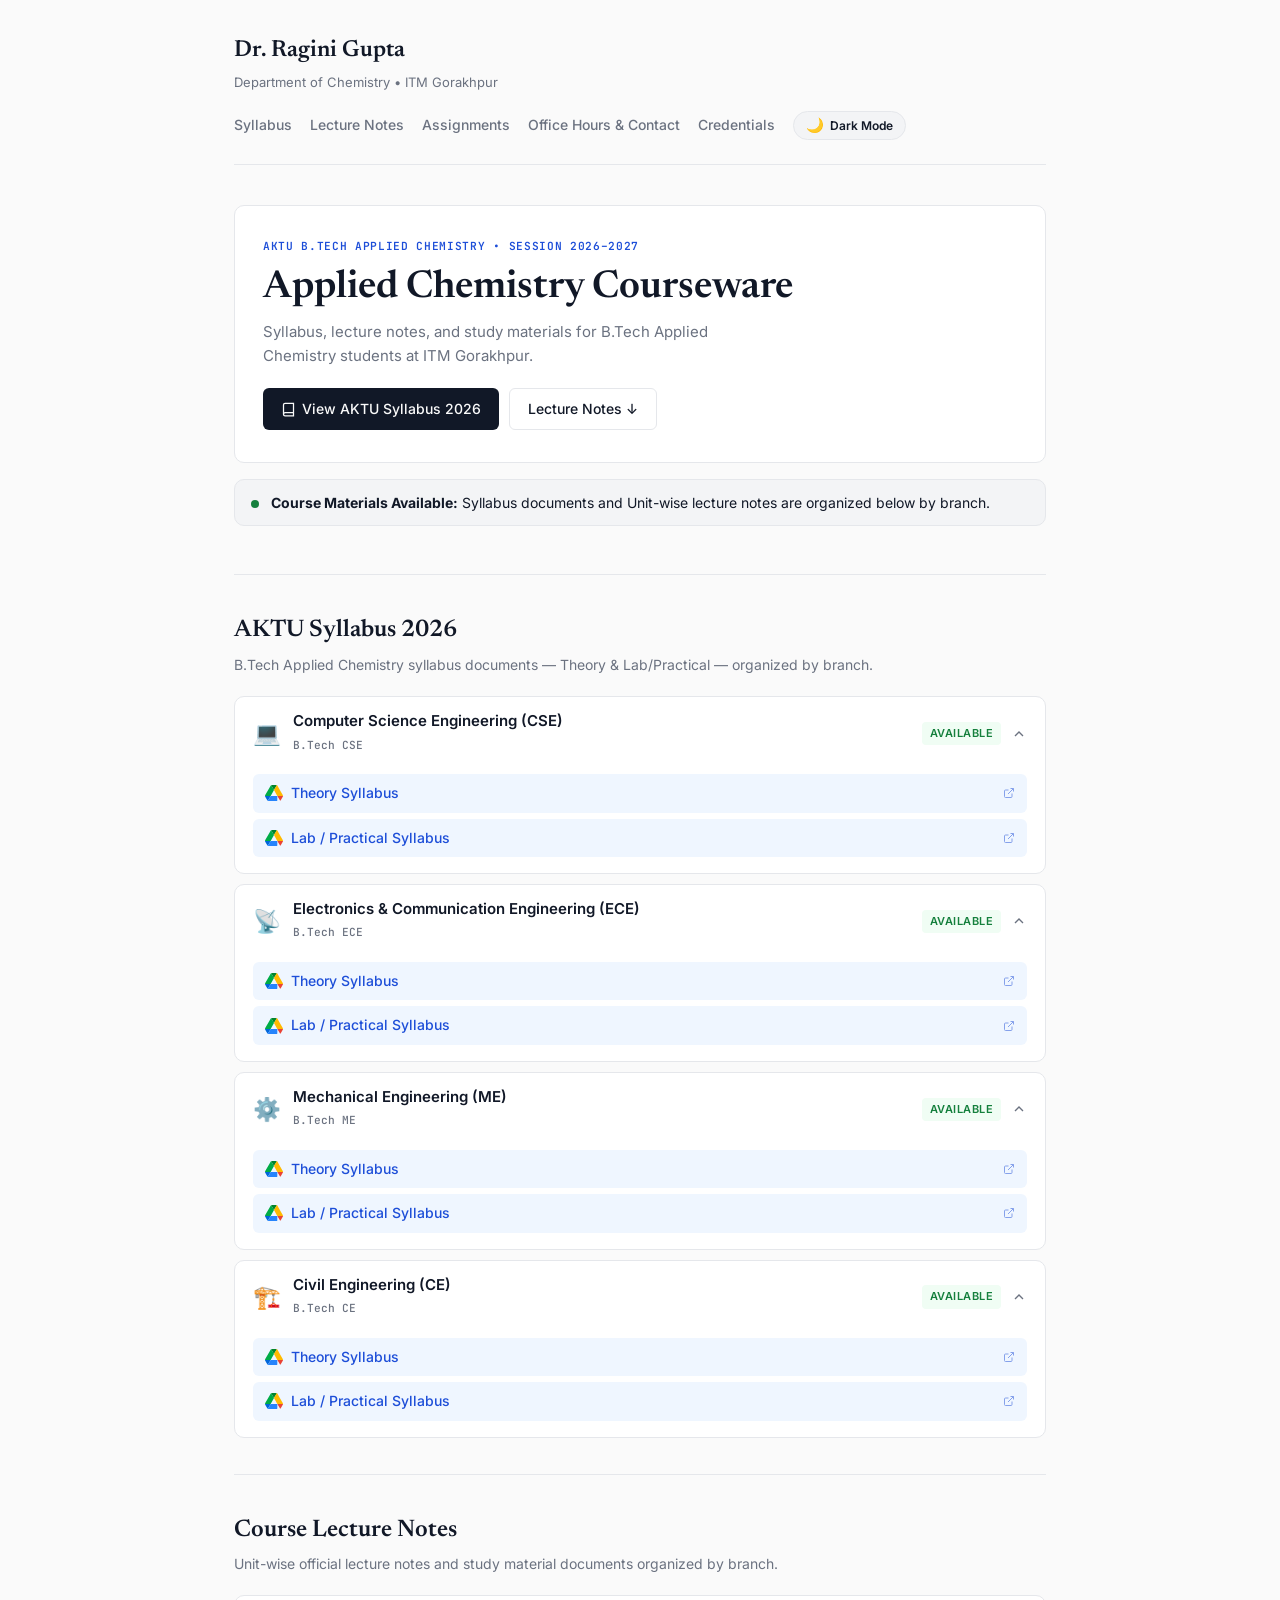
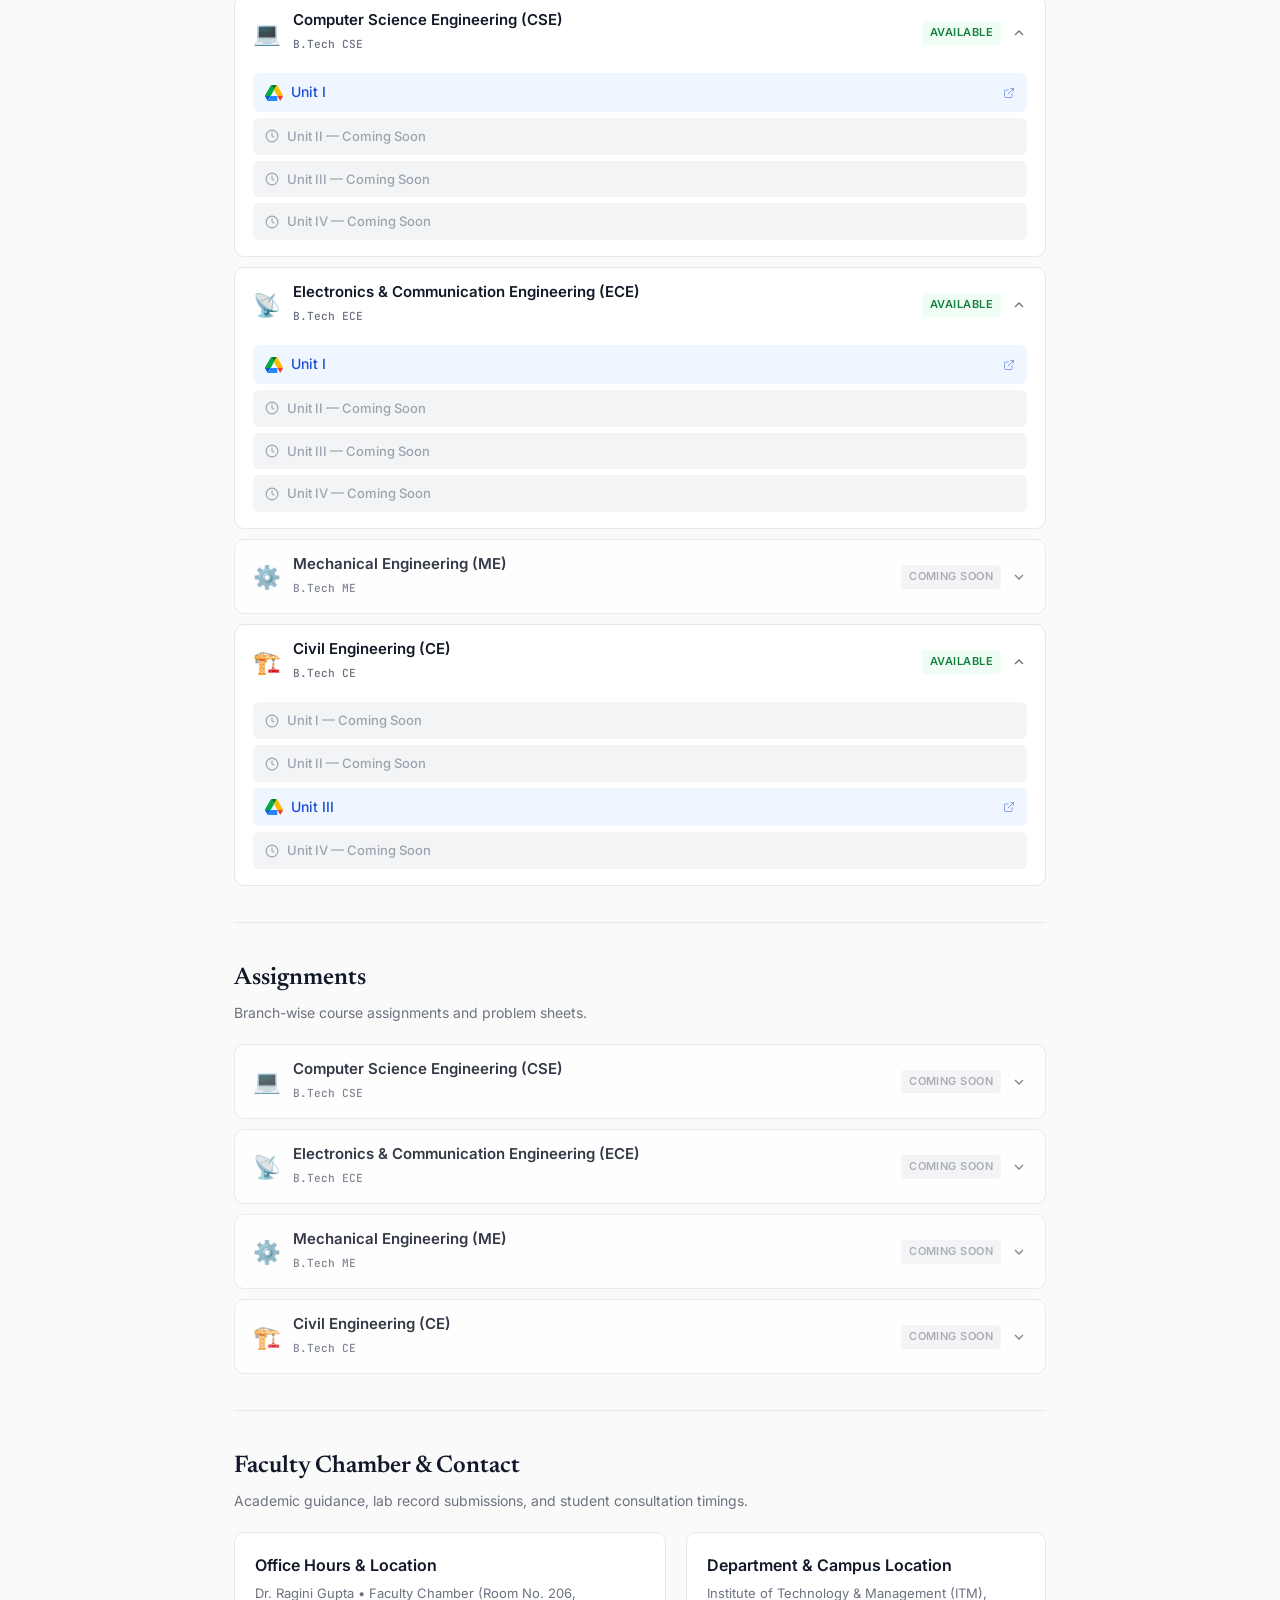
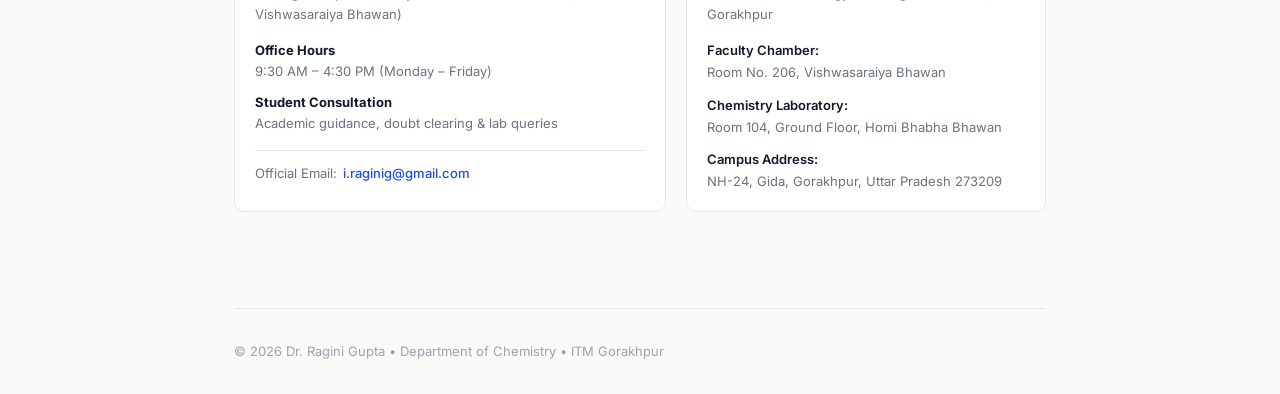
==== commit 87b1c4ef: "Add asset cache busting query string to index.html" ====
--- a/index.html
+++ b/index.html
@@ -11,7 +11,7 @@
   <link rel="preconnect" href="https://fonts.gstatic.com" crossorigin>
   <link href="https://fonts.googleapis.com/css2?family=Inter:wght@300;400;500;600;700&family=Newsreader:ital,opsz,wght@0,6..72,400;0,6..72,500;0,6..72,600;1,6..72,400&family=JetBrains+Mono:wght@400;500;600&display=swap" rel="stylesheet">
   
-  <link rel="stylesheet" href="style.css">
+  <link rel="stylesheet" href="style.css?v=2026.1">
 </head>
 <body>
   <div class="site-wrap">
@@ -160,6 +160,6 @@
     </footer>
   </div>
 
-  <script src="app.js"></script>
+  <script src="app.js?v=2026.1"></script>
 </body>
 </html>
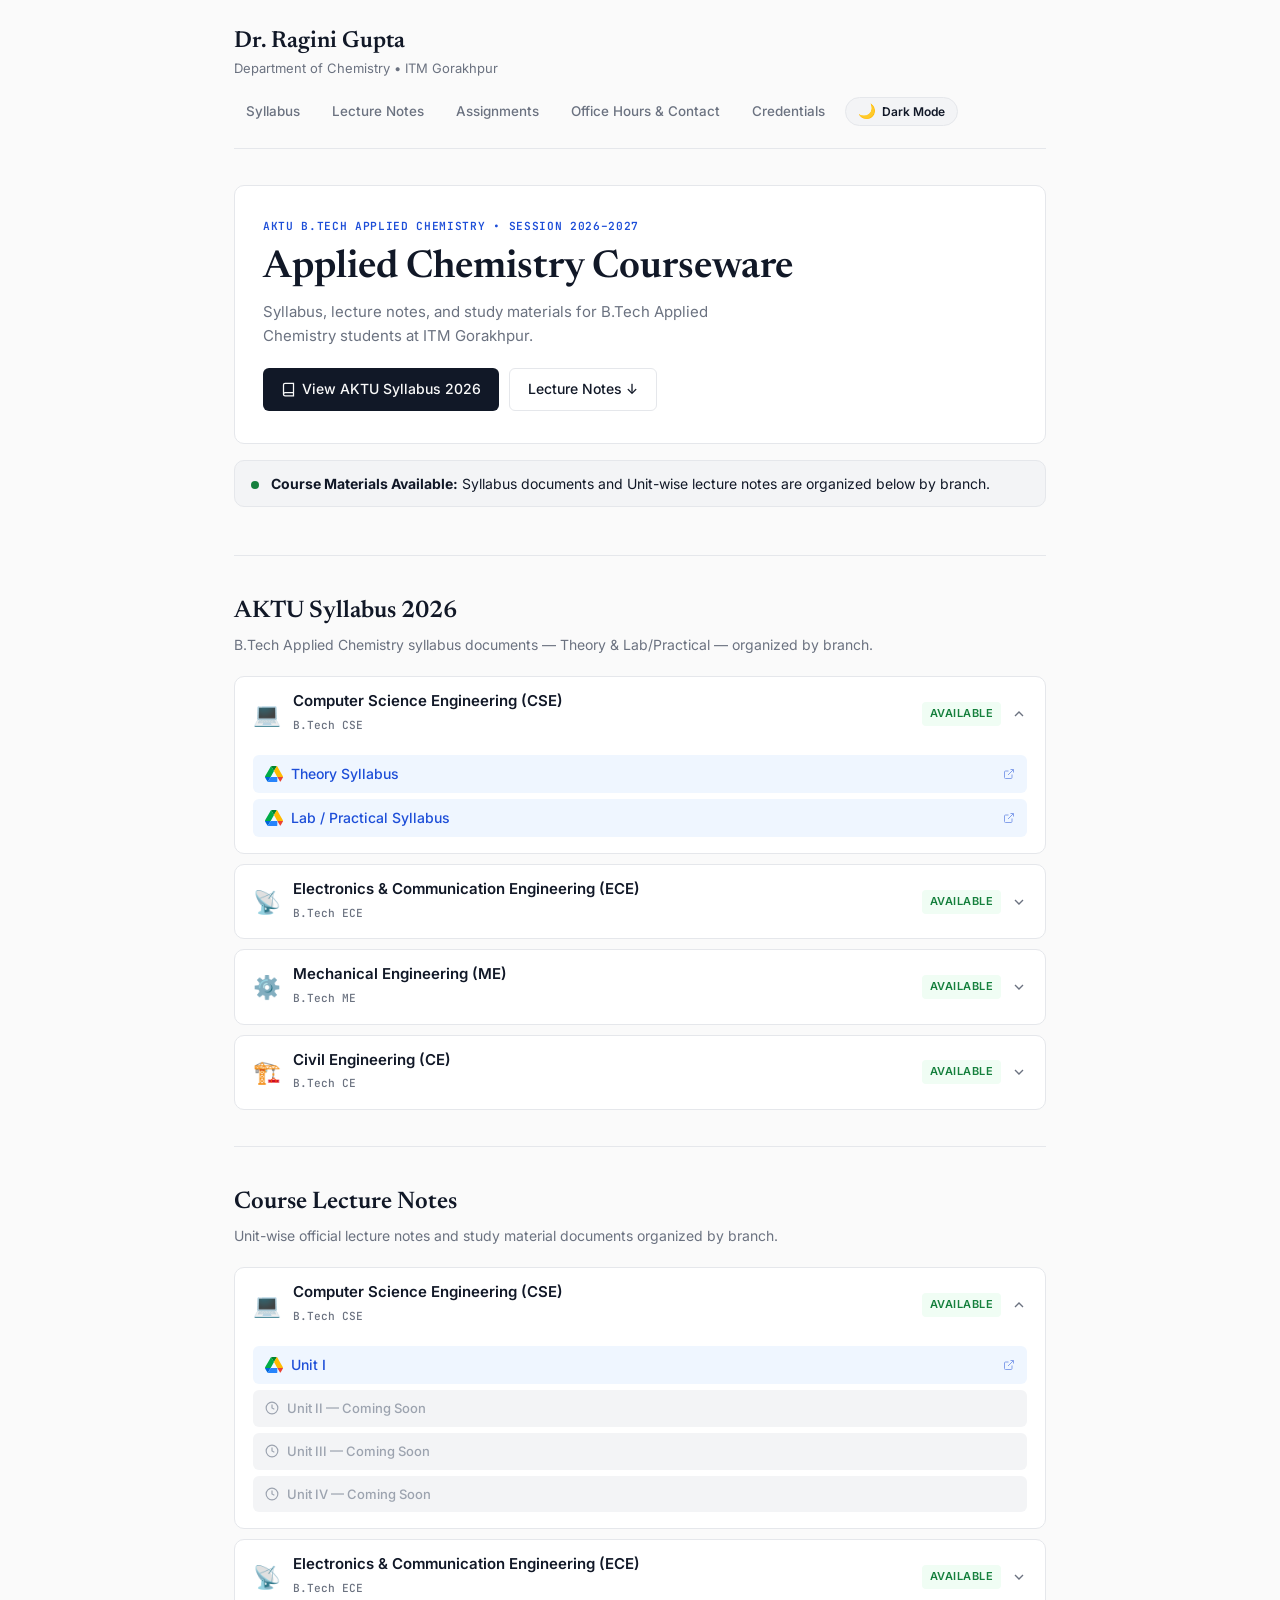
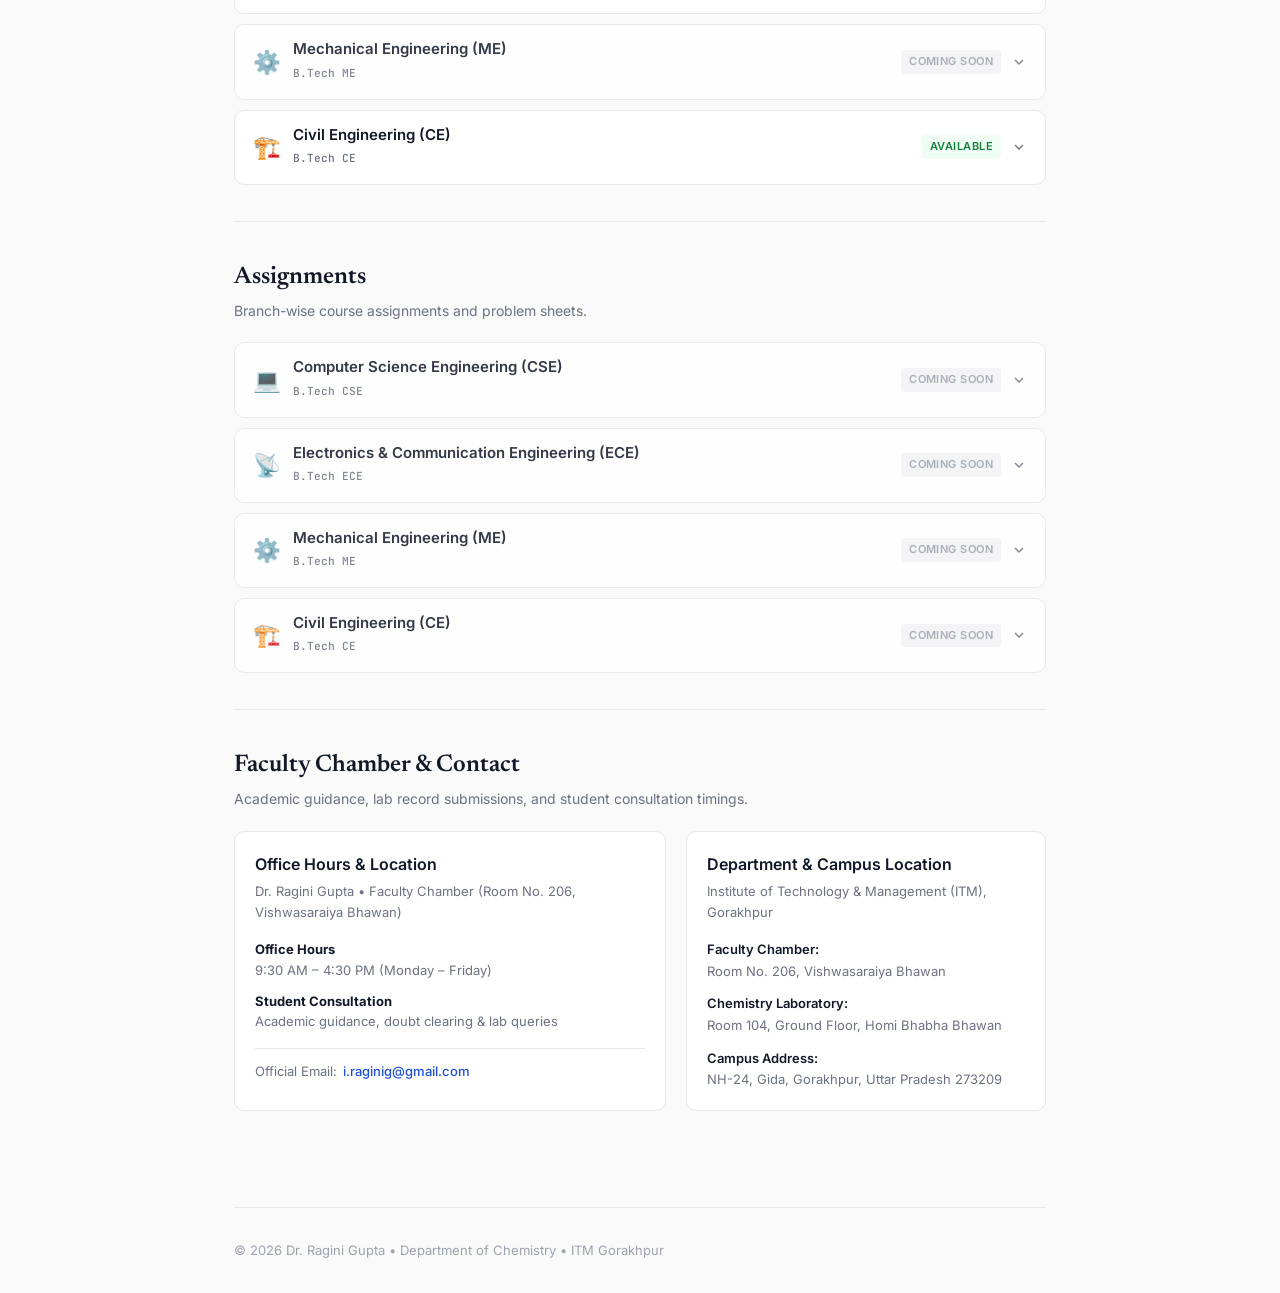
==== commit e0014d97: "Make header navigation links fully responsive with touch-friendly pill buttons" ====
--- a/index.html
+++ b/index.html
@@ -11,7 +11,7 @@
   <link rel="preconnect" href="https://fonts.gstatic.com" crossorigin>
   <link href="https://fonts.googleapis.com/css2?family=Inter:wght@300;400;500;600;700&family=Newsreader:ital,opsz,wght@0,6..72,400;0,6..72,500;0,6..72,600;1,6..72,400&family=JetBrains+Mono:wght@400;500;600&display=swap" rel="stylesheet">
   
-  <link rel="stylesheet" href="style.css?v=2026.1">
+  <link rel="stylesheet" href="style.css?v=2026.2">
 </head>
 <body>
   <div class="site-wrap">
--- a/style.css
+++ b/style.css
@@ -82,9 +82,9 @@
 
 /* Header */
 .site-header {
-  padding: 32px 0 24px;
+  padding: 28px 0 20px;
   border-bottom: 1px solid var(--border-color);
-  margin-bottom: 40px;
+  margin-bottom: 36px;
 }
 
 .header-content {
@@ -93,6 +93,11 @@
   align-items: center;
   flex-wrap: wrap;
   gap: 16px;
+}
+
+.brand {
+  display: flex;
+  flex-direction: column;
 }
 
 .brand-title {
@@ -102,29 +107,37 @@
   color: var(--text-main);
   text-decoration: none;
   display: block;
+  line-height: 1.2;
 }
 
 .brand-desc {
   font-size: 0.813rem;
   color: var(--text-muted);
+  margin-top: 2px;
 }
 
 .nav {
   display: flex;
   align-items: center;
-  gap: 18px;
+  gap: 8px;
+  flex-wrap: wrap;
 }
 
 .nav a {
   text-decoration: none;
   color: var(--text-muted);
-  font-size: 0.875rem;
+  font-size: 0.84rem;
   font-weight: 500;
-  transition: color 0.15s ease;
+  padding: 6px 12px;
+  border-radius: var(--radius);
+  background: transparent;
+  transition: all 0.15s ease;
+  white-space: nowrap;
 }
 
 .nav a:hover {
   color: var(--text-main);
+  background: var(--bg-subtle);
 }
 
 /* Theme Toggle Button */
@@ -142,6 +155,7 @@
   cursor: pointer;
   font-family: var(--font-sans);
   transition: all 0.15s ease;
+  white-space: nowrap;
 }
 
 .theme-toggle-btn:hover {
@@ -555,11 +569,59 @@
 }
 
 /* Responsive */
-@media (max-width: 640px) {
+@media (max-width: 768px) {
+  .site-wrap {
+    padding: 0 16px;
+  }
+
+  .site-header {
+    padding: 20px 0 16px;
+    margin-bottom: 24px;
+  }
+
   .header-content {
     flex-direction: column;
-    align-items: flex-start;
-  }
+    align-items: stretch;
+    gap: 12px;
+  }
+
+  .nav {
+    display: flex;
+    flex-wrap: nowrap;
+    overflow-x: auto;
+    -webkit-overflow-scrolling: touch;
+    padding: 4px 2px 8px;
+    gap: 6px;
+    scrollbar-width: none;
+  }
+
+  .nav::-webkit-scrollbar {
+    display: none;
+  }
+
+  .nav a {
+    background: var(--bg-subtle);
+    padding: 6px 12px;
+    font-size: 0.813rem;
+    flex-shrink: 0;
+  }
+
+  .nav a:hover,
+  .nav a:active {
+    background: var(--bg-hover);
+    color: var(--text-main);
+  }
+
+  .theme-toggle-btn {
+    flex-shrink: 0;
+    font-size: 0.78rem;
+    padding: 5px 10px;
+  }
+
+  .hero-card {
+    padding: 24px 18px;
+  }
+
   .contact-grid {
     grid-template-columns: 1fr;
   }
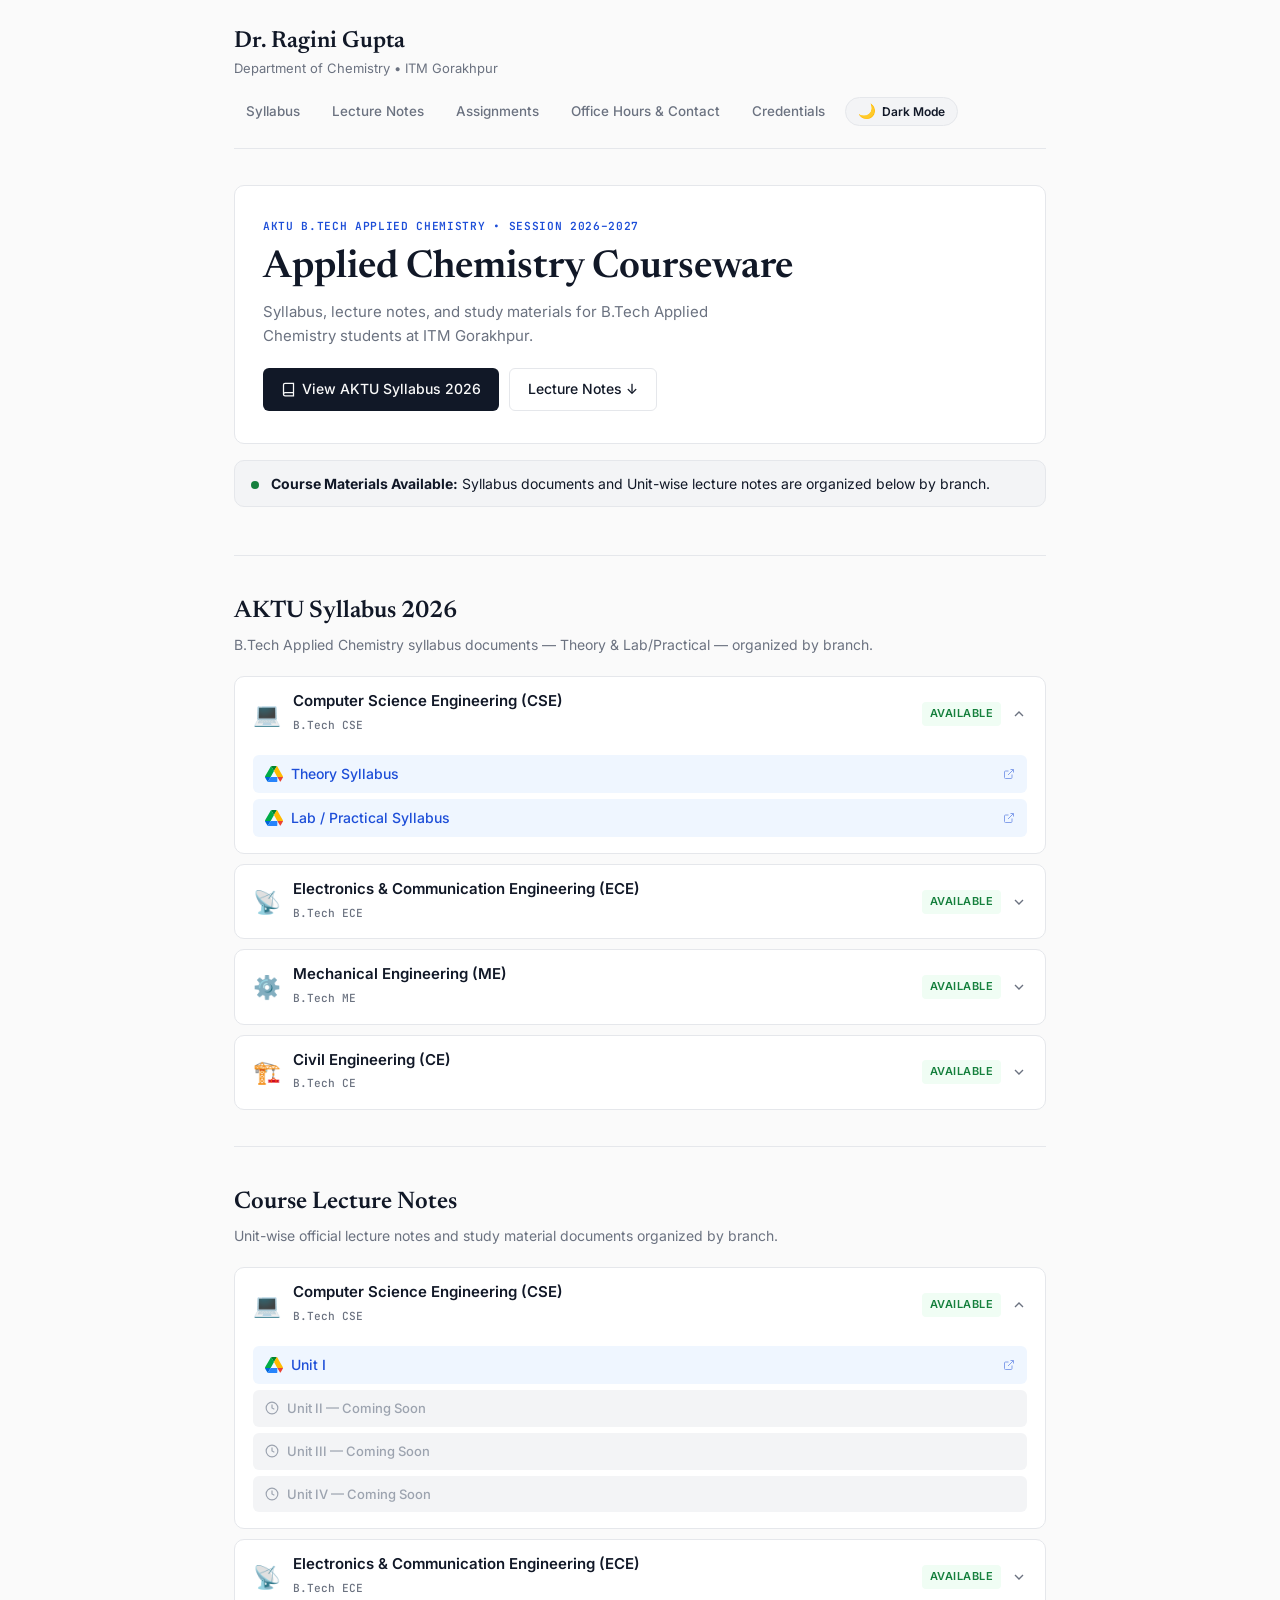
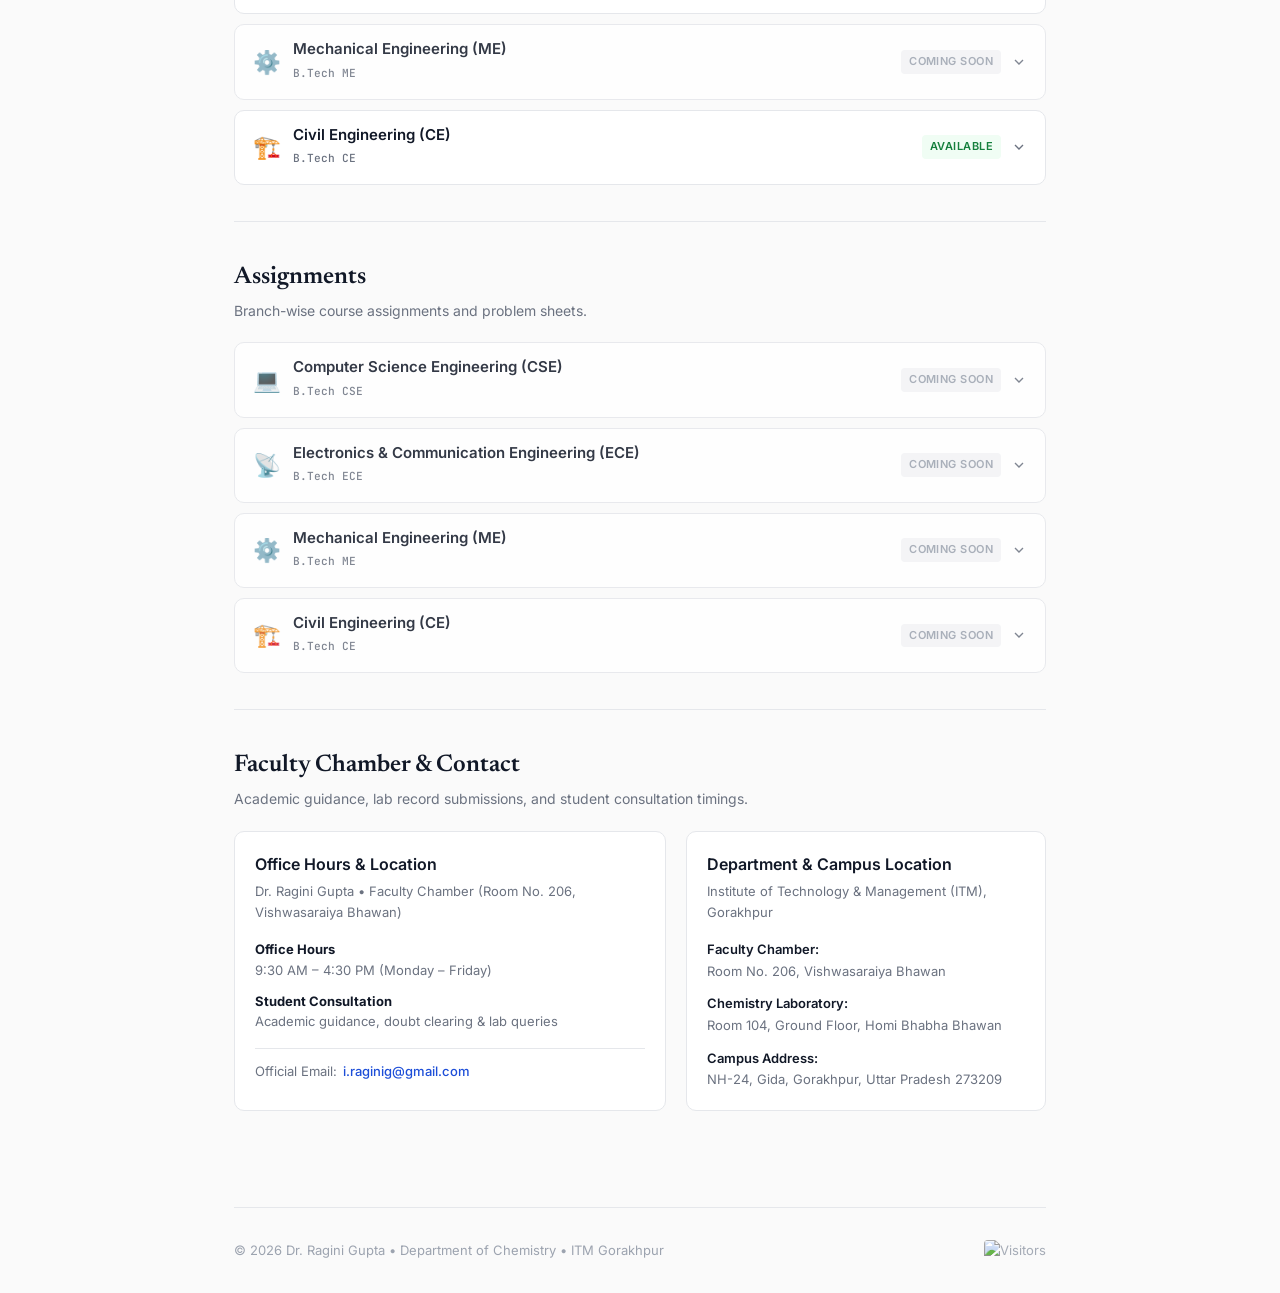
==== commit 3562a5b7: "Add privacy-friendly visitor counter badge to footer" ====
--- a/index.html
+++ b/index.html
@@ -156,6 +156,9 @@
     <footer class="site-footer">
       <div class="footer-content">
         <p>&copy; 2026 Dr. Ragini Gupta &bull; Department of Chemistry &bull; ITM Gorakhpur</p>
+        <div class="visitor-counter">
+          <img src="https://hits.sh/raginig.com.svg?label=Visitors&color=1d4ed8&labelColor=374151" alt="Visitors" height="20" loading="lazy">
+        </div>
       </div>
     </footer>
   </div>
--- a/style.css
+++ b/style.css
@@ -564,8 +564,15 @@
 .footer-content {
   display: flex;
   justify-content: space-between;
+  align-items: center;
   flex-wrap: wrap;
-  gap: 8px;
+  gap: 12px;
+}
+
+.visitor-counter img {
+  border-radius: 4px;
+  display: block;
+  opacity: 0.9;
 }
 
 /* Responsive */
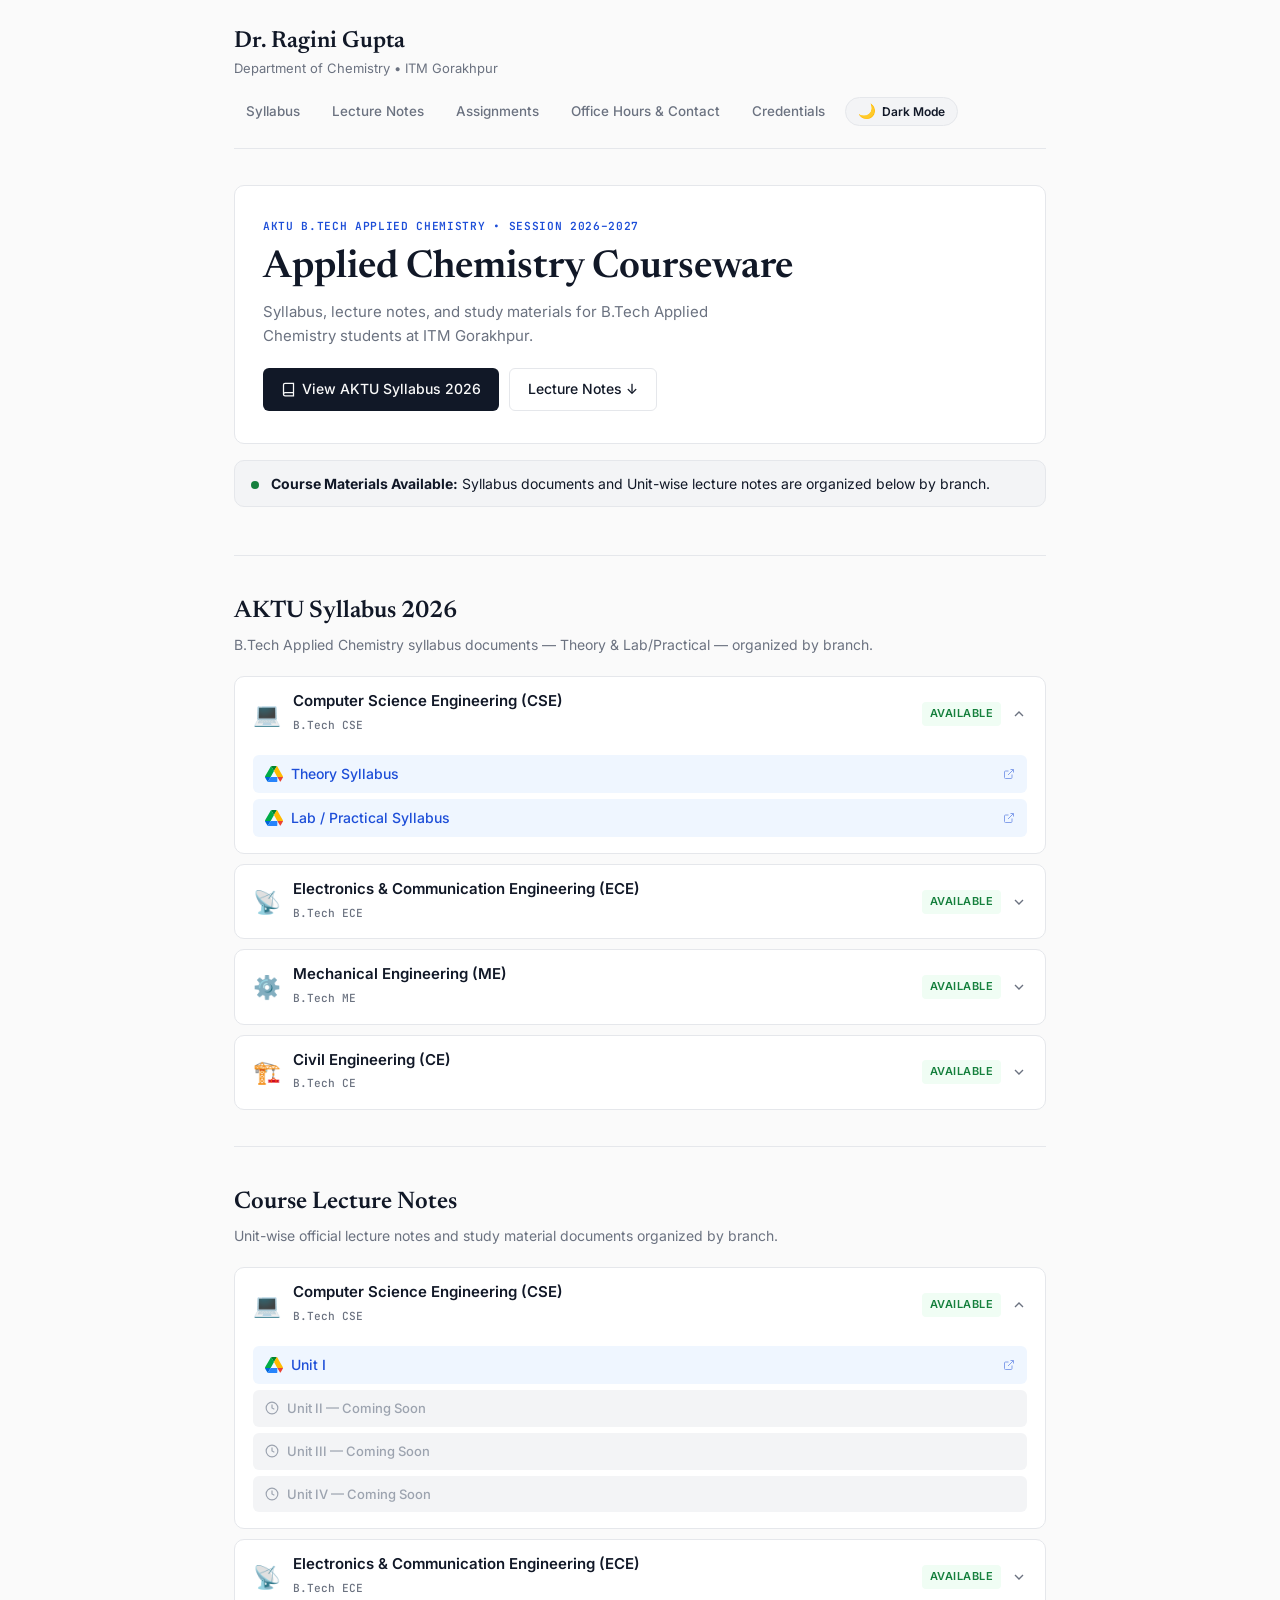
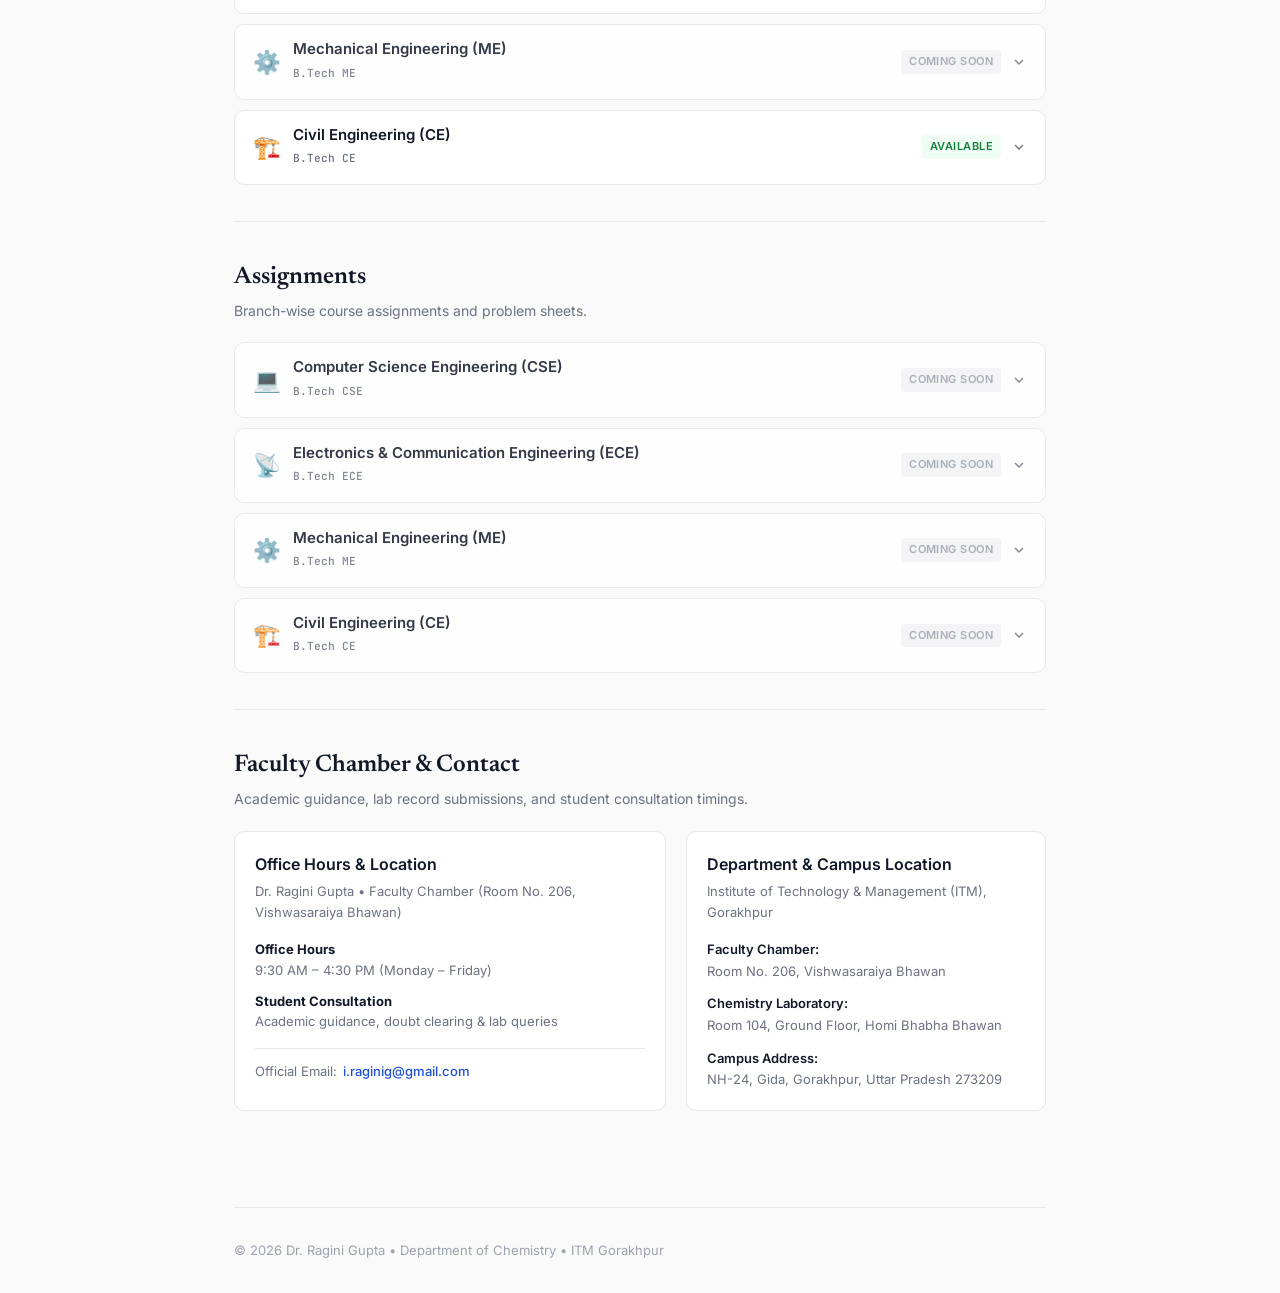
==== commit 6a4bc19d: "Remove public visitor counter from footer" ====
--- a/index.html
+++ b/index.html
@@ -156,9 +156,6 @@
     <footer class="site-footer">
       <div class="footer-content">
         <p>&copy; 2026 Dr. Ragini Gupta &bull; Department of Chemistry &bull; ITM Gorakhpur</p>
-        <div class="visitor-counter">
-          <img src="https://hits.sh/raginig.com.svg?label=Visitors&color=1d4ed8&labelColor=374151" alt="Visitors" height="20" loading="lazy">
-        </div>
       </div>
     </footer>
   </div>
--- a/style.css
+++ b/style.css
@@ -566,13 +566,7 @@
   justify-content: space-between;
   align-items: center;
   flex-wrap: wrap;
-  gap: 12px;
-}
-
-.visitor-counter img {
-  border-radius: 4px;
-  display: block;
-  opacity: 0.9;
+  gap: 8px;
 }
 
 /* Responsive */
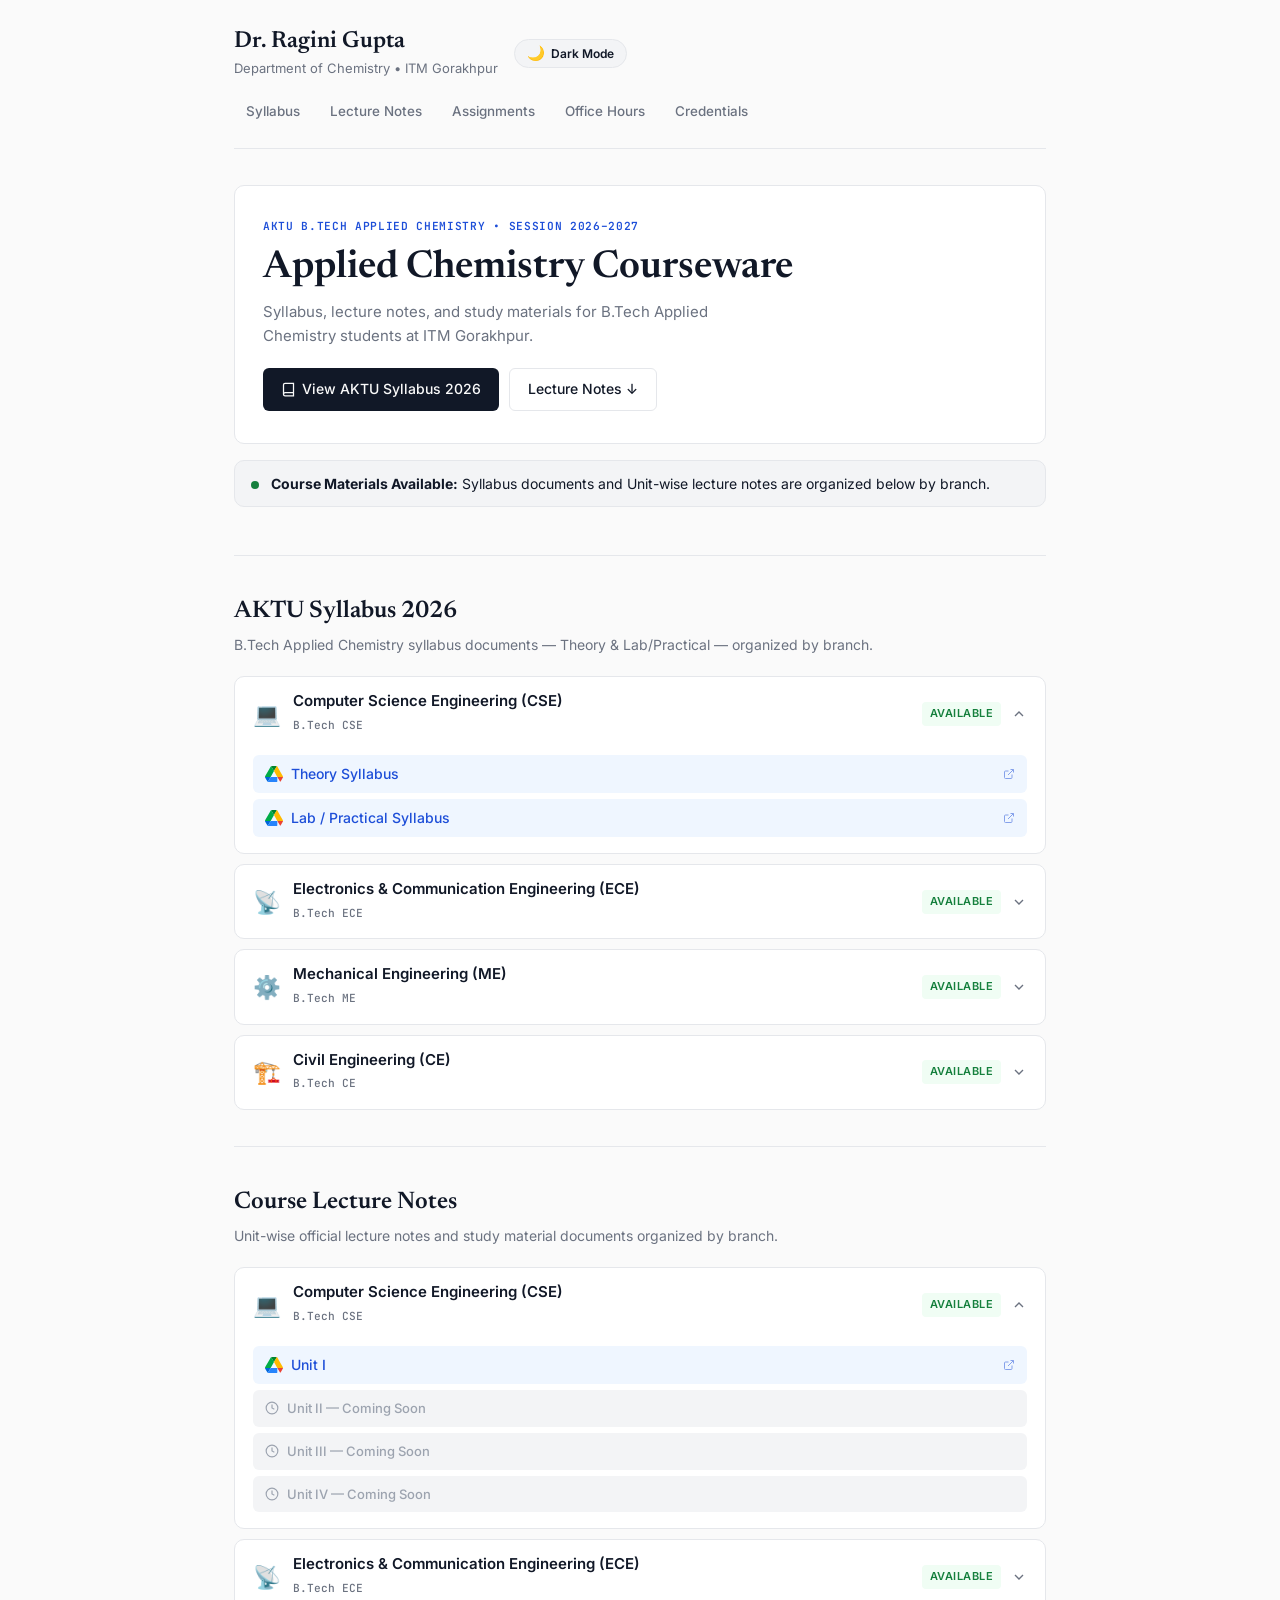
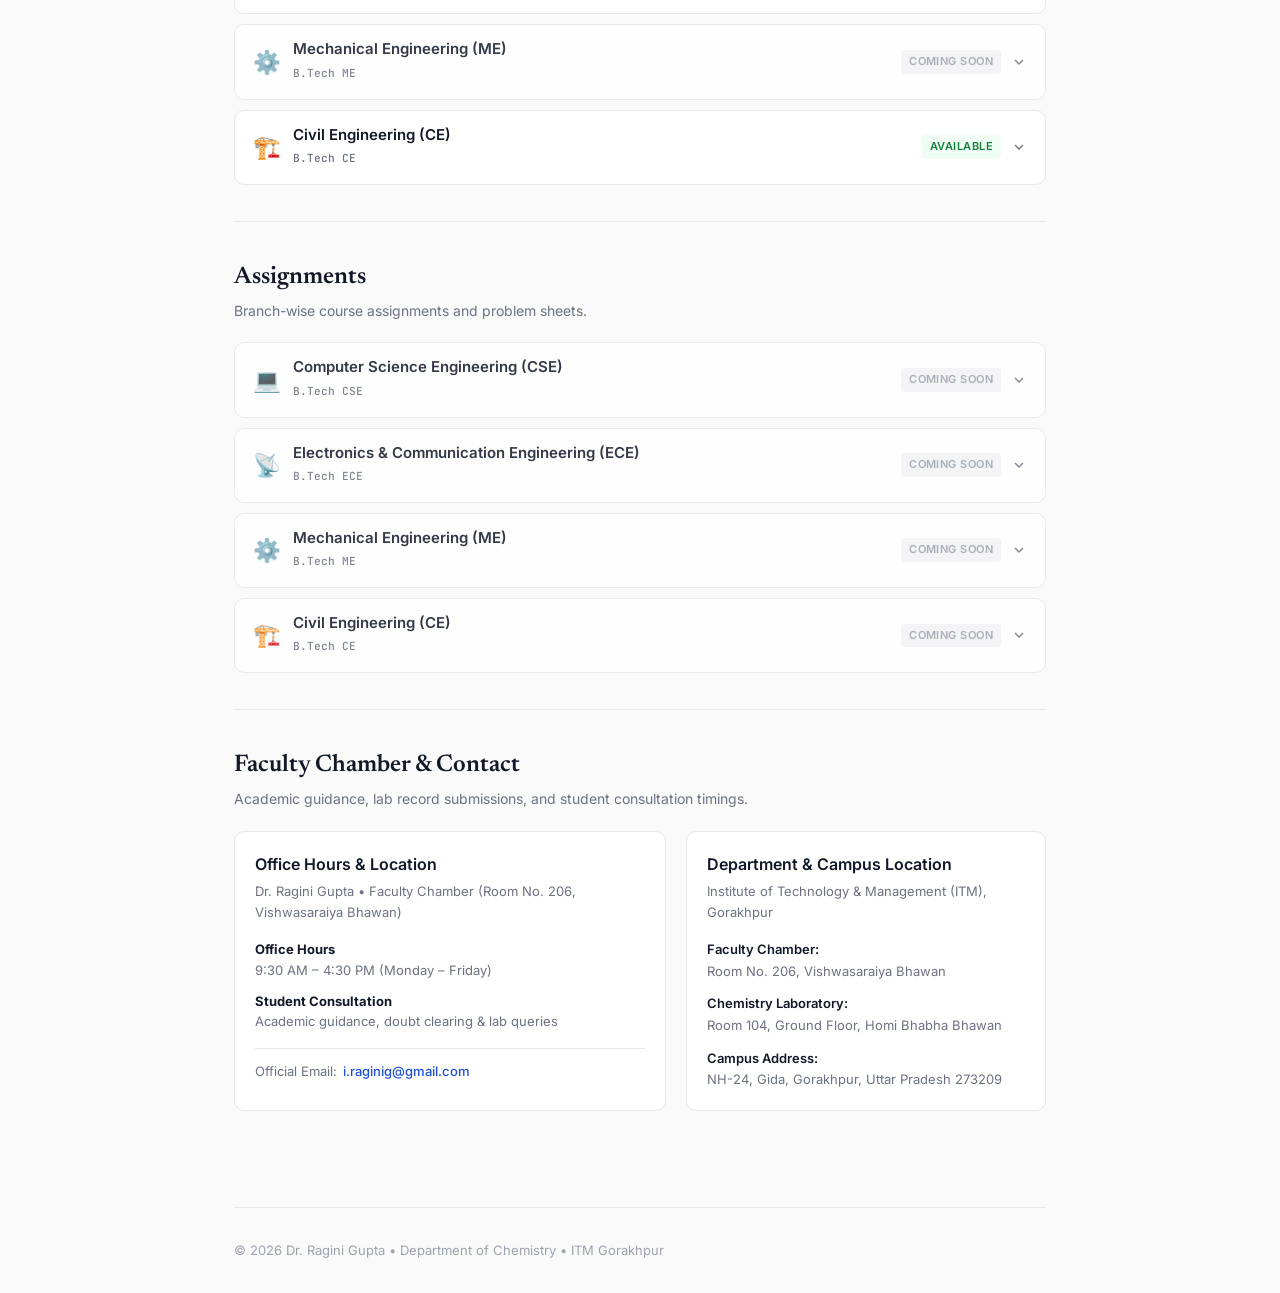
==== commit 121c890f: "Refactor mobile header with clean wrapping pill buttons and separated top row" ====
--- a/index.html
+++ b/index.html
@@ -11,27 +11,29 @@
   <link rel="preconnect" href="https://fonts.gstatic.com" crossorigin>
   <link href="https://fonts.googleapis.com/css2?family=Inter:wght@300;400;500;600;700&family=Newsreader:ital,opsz,wght@0,6..72,400;0,6..72,500;0,6..72,600;1,6..72,400&family=JetBrains+Mono:wght@400;500;600&display=swap" rel="stylesheet">
   
-  <link rel="stylesheet" href="style.css?v=2026.2">
+  <link rel="stylesheet" href="style.css?v=2026.3">
 </head>
 <body>
   <div class="site-wrap">
     <!-- Header -->
     <header class="site-header">
       <div class="header-content">
-        <div class="brand">
-          <a href="#" class="brand-title">Dr. Ragini Gupta</a>
-          <span class="brand-desc">Department of Chemistry &bull; ITM Gorakhpur</span>
+        <div class="header-top-row">
+          <div class="brand">
+            <a href="#" class="brand-title">Dr. Ragini Gupta</a>
+            <span class="brand-desc">Department of Chemistry &bull; ITM Gorakhpur</span>
+          </div>
+          <button id="theme-toggle" class="theme-toggle-btn" aria-label="Toggle color theme">
+            <span class="theme-icon" id="theme-icon">🌙</span>
+            <span class="theme-label" id="theme-label">Dark Mode</span>
+          </button>
         </div>
         <nav class="nav">
           <a href="#syllabus">Syllabus</a>
           <a href="#notes">Lecture Notes</a>
           <a href="#assignments">Assignments</a>
-          <a href="#office-hours">Office Hours &amp; Contact</a>
+          <a href="#office-hours">Office Hours</a>
           <a href="credentials.html">Credentials</a>
-          <button id="theme-toggle" class="theme-toggle-btn" aria-label="Toggle color theme">
-            <span class="theme-icon" id="theme-icon">🌙</span>
-            <span class="theme-label" id="theme-label">Dark Mode</span>
-          </button>
         </nav>
       </div>
     </header>
--- a/style.css
+++ b/style.css
@@ -95,6 +95,12 @@
   gap: 16px;
 }
 
+.header-top-row {
+  display: flex;
+  align-items: center;
+  gap: 16px;
+}
+
 .brand {
   display: flex;
   flex-direction: column;
@@ -119,7 +125,7 @@
 .nav {
   display: flex;
   align-items: center;
-  gap: 8px;
+  gap: 6px;
   flex-wrap: wrap;
 }
 
@@ -156,6 +162,7 @@
   font-family: var(--font-sans);
   transition: all 0.15s ease;
   white-space: nowrap;
+  flex-shrink: 0;
 }
 
 .theme-toggle-btn:hover {
@@ -576,8 +583,8 @@
   }
 
   .site-header {
-    padding: 20px 0 16px;
-    margin-bottom: 24px;
+    padding: 18px 0 14px;
+    margin-bottom: 22px;
   }
 
   .header-content {
@@ -586,35 +593,36 @@
     gap: 12px;
   }
 
+  .header-top-row {
+    display: flex;
+    justify-content: space-between;
+    align-items: center;
+    width: 100%;
+  }
+
   .nav {
     display: flex;
-    flex-wrap: nowrap;
-    overflow-x: auto;
-    -webkit-overflow-scrolling: touch;
-    padding: 4px 2px 8px;
+    flex-wrap: wrap;
     gap: 6px;
-    scrollbar-width: none;
-  }
-
-  .nav::-webkit-scrollbar {
-    display: none;
+    width: 100%;
   }
 
   .nav a {
-    background: var(--bg-subtle);
+    background: var(--bg-surface);
+    border: 1px solid var(--border-color);
     padding: 6px 12px;
     font-size: 0.813rem;
-    flex-shrink: 0;
+    border-radius: var(--radius);
+    color: var(--text-main);
   }
 
   .nav a:hover,
   .nav a:active {
     background: var(--bg-hover);
-    color: var(--text-main);
+    border-color: var(--border-strong);
   }
 
   .theme-toggle-btn {
-    flex-shrink: 0;
     font-size: 0.78rem;
     padding: 5px 10px;
   }
